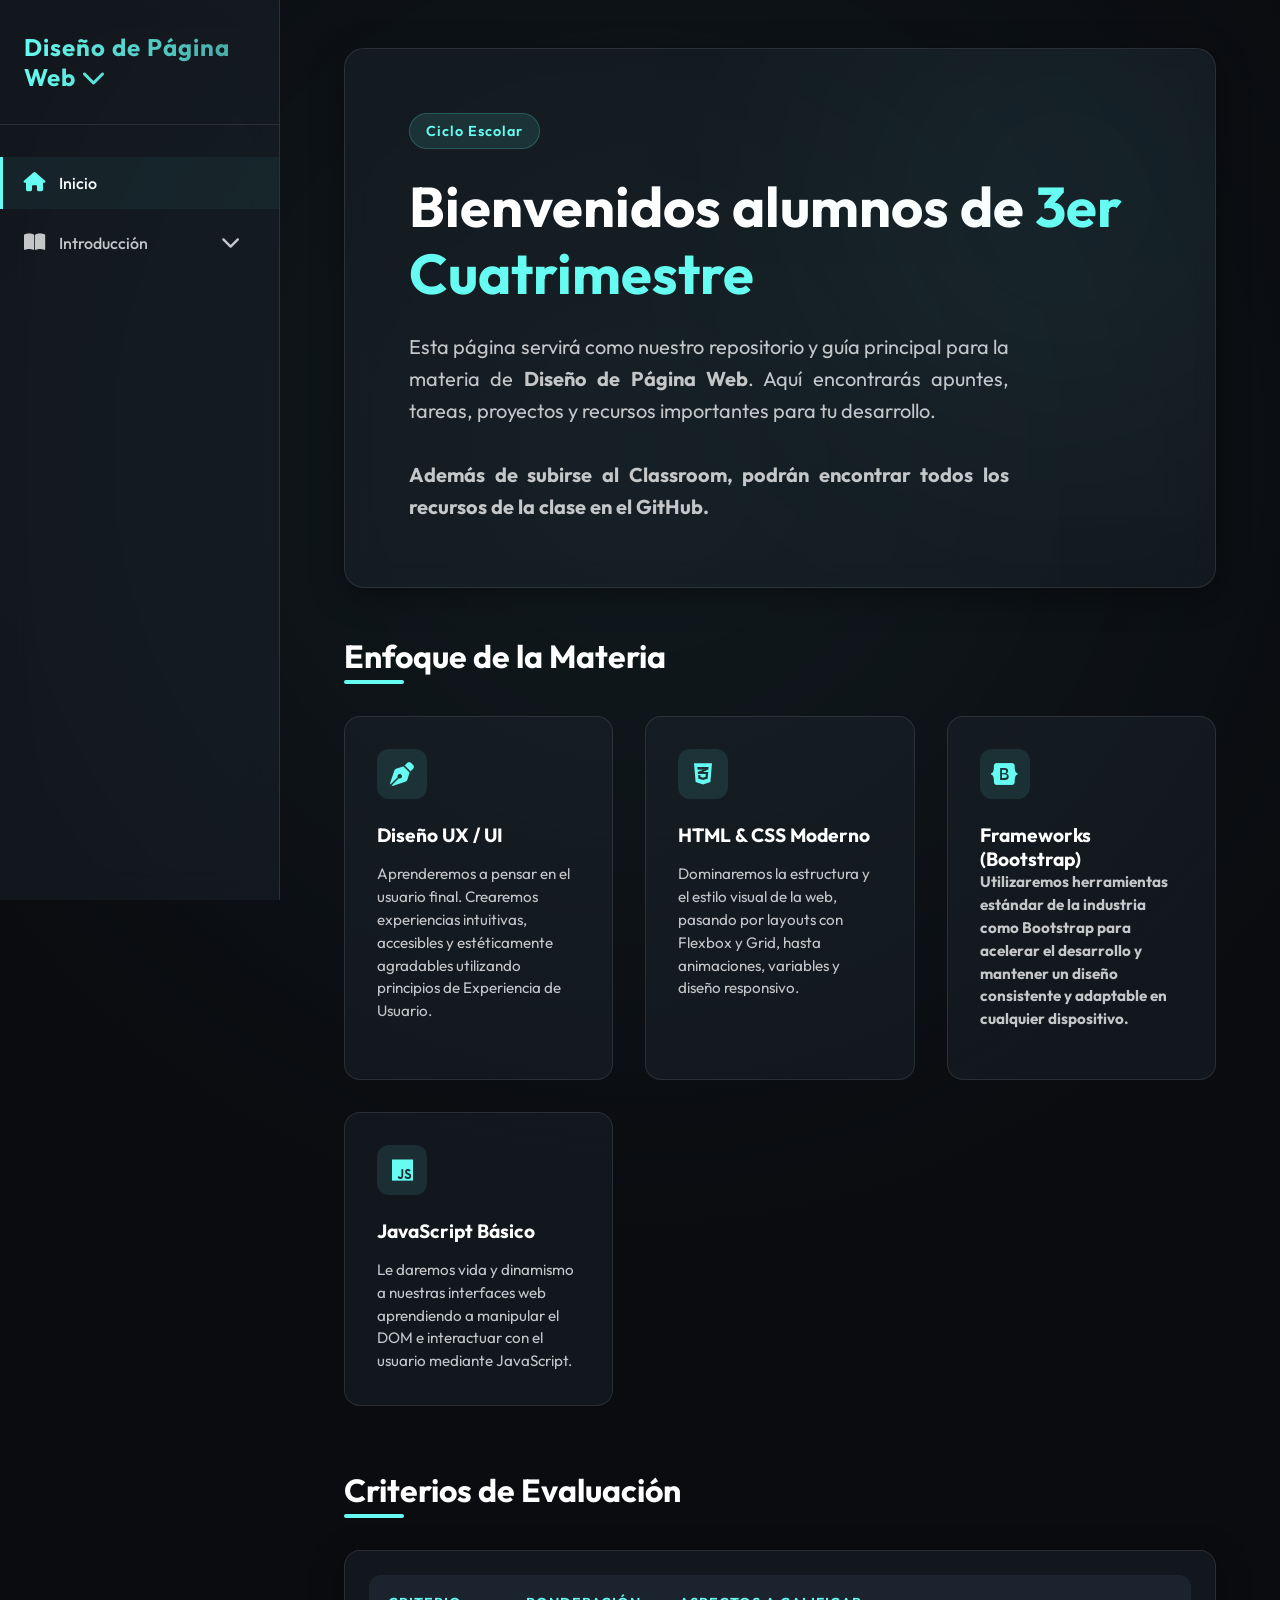
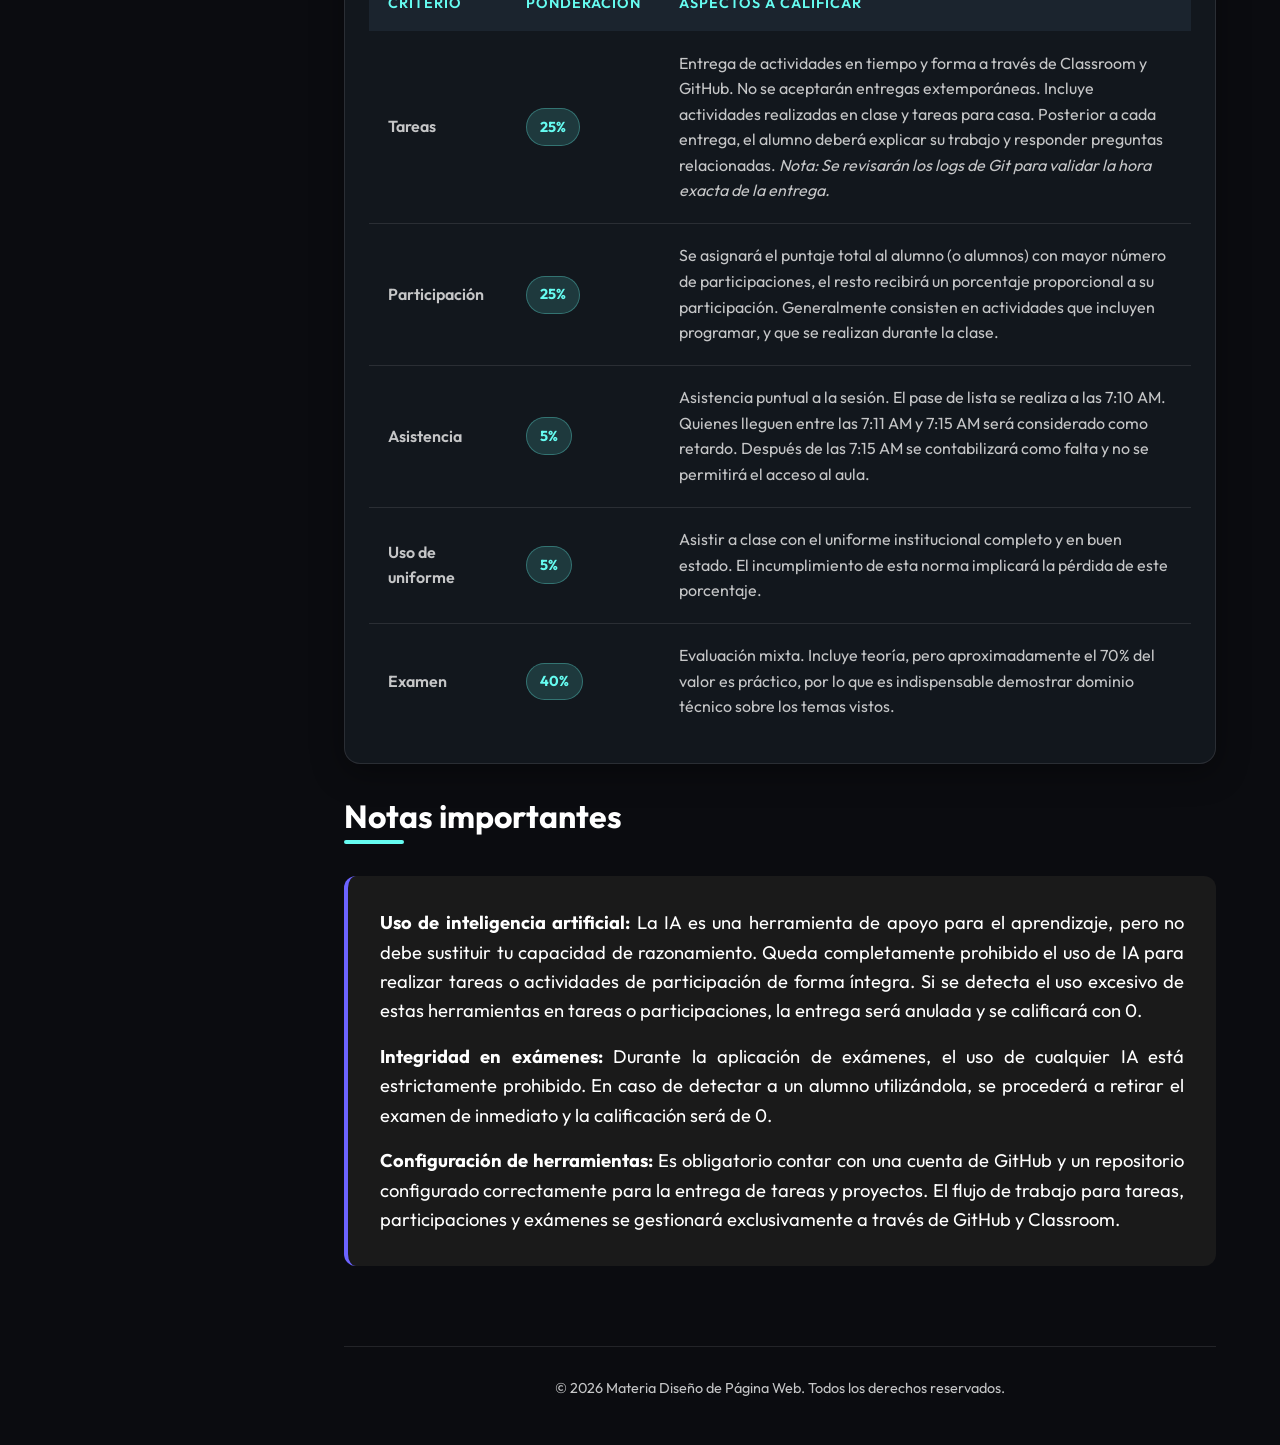
==== index.html @ 223dacec "Add initial project structure and core files for Diseño de Página Web course - Create README.md with" ====
<!DOCTYPE html>
<html lang="es">
<head>
    <meta charset="UTF-8">
    <meta name="viewport" content="width=device-width, initial-scale=1.0">
    <title>Diseño de Página Web | 3er Cuatrimestre</title>
    <!-- FontAwesome for Icons -->
    <link rel="stylesheet" href="https://cdnjs.cloudflare.com/ajax/libs/font-awesome/6.4.0/css/all.min.css">
    <!-- Custom CSS -->
    <link rel="stylesheet" href="css/styles.css">
</head>
<body>

    <!-- Mobile Menu Toggle -->
    <button class="menu-toggle" id="menu-toggle">
        <i class="fa-solid fa-bars"></i>
    </button>

    <div class="app-container">
        
        <!-- Sidebar Navigation -->
        <aside class="sidebar" id="sidebar">
            <div class="sidebar-header dropdown-header">
                <h2>Diseño de Página Web <i class="fa-solid fa-chevron-down"></i></h2>
            </div>
            <nav class="sidebar-nav collapse-menu" id="sidebar-nav">
                <ul>
                    <li class="nav-item">
                        <a href="index.html" class="nav-link active">
                            <i class="fa-solid fa-house"></i>
                            Inicio
                        </a>
                    </li>
                    <li class="nav-item accordion-item">
                        <div class="nav-link accordion-toggle" style="cursor: pointer; display: flex; align-items: center; justify-content: space-between;">
                            <div style="display: flex; align-items: center;">
                                <i class="fa-solid fa-book-open"></i>
                                Introducción
                            </div>
                            <i class="fa-solid fa-chevron-down accordion-icon" style="transition: transform 0.3s ease;"></i>
                        </div>
                        <ul class="submenu" style="display: none; padding-left: 1.5rem; list-style: none; margin-top: 0.5rem; margin-bottom: 0.5rem;">
                            <li class="nav-item" style="margin-bottom: 0.5rem;">
                                <a href="Introduccion/Herramientas/index.html" class="nav-link" style="font-size: 0.95rem; padding: 0.6rem 1rem;">
                                    <i class="fa-solid fa-toolbox"></i>
                                    Herramientas
                                </a>
                            </li>
                            <li class="nav-item" style="margin-bottom: 0.5rem;">
                                <a href="Introduccion/Proyecto-Final/index.html" class="nav-link" style="font-size: 0.95rem; padding: 0.6rem 1rem;">
                                    <i class="fa-solid fa-rocket"></i>
                                    Proyecto Final
                                </a>
                            </li>
                            <li class="nav-item">
                                <a href="Introduccion/Actividad-Diagnostico/index.html" class="nav-link" style="font-size: 0.95rem; padding: 0.6rem 1rem;">
                                    <i class="fa-solid fa-clipboard-question"></i>
                                    Diagnóstico
                                </a>
                            </li>
                        </ul>
                    </li>
                </ul>
            </nav>
        </aside>

        <!-- Main Content Area -->
        <main class="main-content">
            
            <!-- Hero Section -->
            <section class="hero-section">
                <span class="hero-tag">Ciclo Escolar</span>
                <h1 class="hero-title">Bienvenidos alumnos de <span>3er Cuatrimestre</span></h1>
                <p class="hero-desc" style="text-align: justify; font-size: 1.25rem; line-height: 1.6;">
                    Esta página servirá como nuestro repositorio y guía principal para la materia de <strong>Diseño de Página Web</strong>. Aquí encontrarás apuntes, tareas, proyectos y recursos importantes para tu desarrollo.
                    <br><br>
                    <strong>Además de subirse al Classroom, podrán encontrar todos los recursos de la clase en el GitHub.</strong>
                </p>
            </section>

            <!-- Focus of the Subject -->
            <section style="margin-top: 2rem;">
                <h2 class="section-title">Enfoque de la Materia</h2>
                <div class="features-grid">
                    <div class="feature-card">
                        <div class="feature-icon">
                            <i class="fa-solid fa-pen-nib"></i>
                        </div>
                        <h3>Diseño UX / UI</h3>
                        <p>Aprenderemos a pensar en el usuario final. Crearemos experiencias intuitivas, accesibles y estéticamente agradables utilizando principios de Experiencia de Usuario.</p>
                    </div>
                    
                    <div class="feature-card">
                        <div class="feature-icon">
                            <i class="fa-brands fa-css3-alt"></i>
                        </div>
                        <h3>HTML & CSS Moderno</h3>
                        <p>Dominaremos la estructura y el estilo visual de la web, pasando por layouts con Flexbox y Grid, hasta animaciones, variables y diseño responsivo.</p>
                    </div>
                    
                    <div class="feature-card">
                        <div class="feature-icon">
                            <i class="fa-brands fa-bootstrap"></i>
                        </div>
                        <h3>Frameworks (Bootstrap)</h|3>
                        <p>Utilizaremos herramientas estándar de la industria como Bootstrap para acelerar el desarrollo y mantener un diseño consistente y adaptable en cualquier dispositivo.</p>
                    </div>
                    
                    <div class="feature-card">
                        <div class="feature-icon">
                            <i class="fa-brands fa-js"></i>
                        </div>
                        <h3>JavaScript Básico</h3>
                        <p>Le daremos vida y dinamismo a nuestras interfaces web aprendiendo a manipular el DOM e interactuar con el usuario mediante JavaScript.</p>
                    </div>
                </div>
            </section>

            <!-- Grading Criteria Table -->
            <section style="margin-top: 2rem;">
                <h2 class="section-title">Criterios de Evaluación</h2>
                <div class="table-container">
                    <table class="eval-table">
                        <thead>
                            <tr>
                                <th>Criterio</th>
                                <th>Ponderación</th>
                                <th>Aspectos a Calificar</th>
                            </tr>
                        </thead>
                        <tbody>
                            <tr>
                                <td data-label="Criterio" class="criterion-name">Tareas</td>
                                <td data-label="Ponderación"><span class="weight-badge">25%</span></td>
                                <td data-label="Aspectos a Calificar">Entrega de actividades en tiempo y forma a través de Classroom y GitHub. No se aceptarán entregas extemporáneas. Incluye actividades realizadas en clase y tareas para casa. Posterior a cada entrega, el alumno deberá explicar su trabajo y responder preguntas relacionadas. <em>Nota: Se revisarán los logs de Git para validar la hora exacta de la entrega.</em></td>
                            </tr>
                            <tr>
                                <td data-label="Criterio" class="criterion-name">Participación</td>
                                <td data-label="Ponderación"><span class="weight-badge">25%</span></td>
                                <td data-label="Aspectos a Calificar">Se asignará el puntaje total al alumno (o alumnos) con mayor número de participaciones, el resto recibirá un porcentaje proporcional a su participación. Generalmente consisten en actividades que incluyen programar, y que se realizan durante la clase.</td>
                            </tr>
                            <tr>
                                <td data-label="Criterio" class="criterion-name">Asistencia</td>
                                <td data-label="Ponderación"><span class="weight-badge">5%</span></td>
                                <td data-label="Aspectos a Calificar">Asistencia puntual a la sesión. El pase de lista se realiza a las 7:10 AM. Quienes lleguen entre las 7:11 AM y 7:15 AM será considerado como retardo. Después de las 7:15 AM se contabilizará como falta y no se permitirá el acceso al aula.</td>
                            </tr>
                            <tr>
                                <td data-label="Criterio" class="criterion-name">Uso de uniforme</td>
                                <td data-label="Ponderación"><span class="weight-badge">5%</span></td>
                                <td data-label="Aspectos a Calificar">Asistir a clase con el uniforme institucional completo y en buen estado. El incumplimiento de esta norma implicará la pérdida de este porcentaje.</td>
                            </tr>
                            <tr>
                                <td data-label="Criterio" class="criterion-name">Examen</td>
                                <td data-label="Ponderación"><span class="weight-badge">40%</span></td>
                                <td data-label="Aspectos a Calificar">Evaluación mixta. Incluye teoría, pero aproximadamente el 70% del valor es práctico, por lo que es indispensable demostrar dominio técnico sobre los temas vistos.</td>
                            </tr>
                        </tbody>
                    </table>
                </div>
            </section>

            <!-- Notas Importantes -->
            <section class="important-notes-section" style="margin-top: 2rem;">
                <h2 class="section-title">Notas importantes</h2>
                <div class="notes-content" style="text-align: justify; font-size: 1.15rem; line-height: 1.6; background: var(--bg-alt, #1a1a1a); padding: 2rem; border-radius: 12px; border-left: 4px solid var(--primary-color, #6c63ff);">
                    <p><strong>Uso de inteligencia artificial:</strong> La IA es una herramienta de apoyo para el aprendizaje, pero no debe sustituir tu capacidad de razonamiento. Queda completamente prohibido el uso de IA para realizar tareas o actividades de participación de forma íntegra. Si se detecta el uso excesivo de estas herramientas en tareas o participaciones, la entrega será anulada y se calificará con 0.</p>
                    <p style="margin-top: 1rem;"><strong>Integridad en exámenes:</strong> Durante la aplicación de exámenes, el uso de cualquier IA está estrictamente prohibido. En caso de detectar a un alumno utilizándola, se procederá a retirar el examen de inmediato y la calificación será de 0.</p>
                    <p style="margin-top: 1rem;"><strong>Configuración de herramientas:</strong> Es obligatorio contar con una cuenta de GitHub y un repositorio configurado correctamente para la entrega de tareas y proyectos. El flujo de trabajo para tareas, participaciones y exámenes se gestionará exclusivamente a través de GitHub y Classroom.</p>
                </div>
            </section>

            <footer>
                <p>&copy; 2026 Materia Diseño de Página Web. Todos los derechos reservados.</p>
            </footer>
        </main>
    </div>

    <!-- Scripts -->
    <script src="js/script.js"></script>
</body>
</html>
---- css/styles.css ----
@import url('https://fonts.googleapis.com/css2?family=Outfit:wght@300;400;500;600;700&display=swap');

:root {
    /* Color Palette */
    --bg-main: #0B0C10;
    --bg-secondary: #1F2833;
    --accent-primary: #66FCF1;
    --accent-secondary: #45A29E;
    --text-primary: #FFFFFF;
    --text-secondary: #C5C6C7;
    
    /* Glassmorphism */
    --glass-bg: rgba(31, 40, 51, 0.4);
    --glass-border: rgba(255, 255, 255, 0.1);
    --glass-shadow: 0 8px 32px 0 rgba(0, 0, 0, 0.37);
    
    /* Variables */
    --sidebar-width: 280px;
    --transition-speed: 0.3s;
}

* {
    margin: 0;
    padding: 0;
    box-sizing: border-box;
    font-family: 'Outfit', sans-serif;
}

body {
    background-color: var(--bg-main);
    color: var(--text-primary);
    display: flex;
    min-height: 100vh;
    overflow-x: hidden;
    position: relative;
}

/* Background effects */
body::before {
    content: '';
    position: fixed;
    top: -50%;
    left: -50%;
    width: 200%;
    height: 200%;
    background: radial-gradient(circle at 50% 50%, rgba(69, 162, 158, 0.1) 0%, rgba(11, 12, 16, 1) 50%);
    z-index: -1;
}

/* --- Layout --- */
.app-container {
    display: flex;
    width: 100%;
}

/* --- Sidebar --- */
.sidebar {
    width: var(--sidebar-width);
    background: var(--glass-bg);
    backdrop-filter: blur(16px);
    -webkit-backdrop-filter: blur(16px);
    border-right: 1px solid var(--glass-border);
    height: 100vh;
    position: fixed;
    top: 0;
    left: 0;
    display: flex;
    flex-direction: column;
    transition: transform var(--transition-speed) ease;
    z-index: 100;
}

.sidebar-header {
    padding: 2rem 1.5rem;
    border-bottom: 1px solid var(--glass-border);
}

.sidebar-header h2 {
    font-size: 1.5rem;
    font-weight: 700;
    background: linear-gradient(90deg, var(--accent-primary), var(--accent-secondary));
    -webkit-background-clip: text;
    -webkit-text-fill-color: transparent;
    letter-spacing: 1px;
}

.sidebar-nav {
    padding: 2rem 0;
    flex: 1;
    overflow-y: auto;
}

.nav-item {
    list-style: none;
    margin-bottom: 0.5rem;
}

.nav-link {
    display: flex;
    align-items: center;
    padding: 1rem 1.5rem;
    color: var(--text-secondary);
    text-decoration: none;
    font-weight: 500;
    transition: all var(--transition-speed) ease;
    position: relative;
}

.nav-link i {
    margin-right: 15px;
    font-size: 1.2rem;
    width: 20px;
    text-align: center;
    transition: color var(--transition-speed);
}

.nav-link:hover, .nav-link.active {
    color: var(--text-primary);
    background: rgba(102, 252, 241, 0.05);
}

.nav-link:hover i, .nav-link.active i {
    color: var(--accent-primary);
}

.nav-link::before {
    content: '';
    position: absolute;
    left: 0;
    top: 0;
    height: 100%;
    width: 3px;
    background: var(--accent-primary);
    transform: scaleY(0);
    transition: transform var(--transition-speed) ease;
    transform-origin: center;
}

.nav-link:hover::before, .nav-link.active::before {
    transform: scaleY(1);
}

/* Mobile Toggle */
.menu-toggle {
    display: none;
    position: fixed;
    top: 1.5rem;
    left: 1.5rem;
    z-index: 1000;
    background: var(--glass-bg);
    border: 1px solid var(--glass-border);
    backdrop-filter: blur(8px);
    color: var(--text-primary);
    width: 45px;
    height: 45px;
    border-radius: 50%;
    cursor: pointer;
    align-items: center;
    justify-content: center;
    font-size: 1.2rem;
    box-shadow: var(--glass-shadow);
}

/* --- Main Content --- */
.main-content {
    margin-left: var(--sidebar-width);
    flex: 1;
    padding: 3rem 4rem;
    max-width: calc(100vw - var(--sidebar-width));
    min-height: 100vh;
}

/* Hero Section */
.hero-section {
    background: var(--glass-bg);
    backdrop-filter: blur(12px);
    border: 1px solid var(--glass-border);
    border-radius: 20px;
    padding: 4rem;
    margin-bottom: 3rem;
    box-shadow: var(--glass-shadow);
    position: relative;
    overflow: hidden;
}

.hero-section::after {
    content: '';
    position: absolute;
    top: 0;
    right: 0;
    width: 300px;
    height: 300px;
    background: var(--accent-primary);
    filter: blur(150px);
    opacity: 0.15;
    border-radius: 50%;
    pointer-events: none;
}

.hero-tag {
    display: inline-block;
    padding: 0.5rem 1rem;
    background: rgba(102, 252, 241, 0.1);
    color: var(--accent-primary);
    border-radius: 30px;
    font-size: 0.9rem;
    font-weight: 600;
    letter-spacing: 1px;
    margin-bottom: 1.5rem;
    border: 1px solid rgba(102, 252, 241, 0.2);
}

.hero-title {
    font-size: 3.5rem;
    font-weight: 700;
    line-height: 1.2;
    margin-bottom: 1.5rem;
}

.hero-title span {
    color: var(--accent-primary);
}

.hero-desc {
    font-size: 1.2rem;
    color: var(--text-secondary);
    max-width: 600px;
    line-height: 1.6;
}

/* Features Grid */
.features-grid {
    display: grid;
    grid-template-columns: repeat(auto-fit, minmax(250px, 1fr));
    gap: 2rem;
    margin-bottom: 4rem;
}

.feature-card {
    background: var(--glass-bg);
    border: 1px solid var(--glass-border);
    border-radius: 16px;
    padding: 2rem;
    transition: transform 0.3s ease, box-shadow 0.3s ease;
    display: flex;
    flex-direction: column;
    align-items: flex-start;
}

.feature-card:hover {
    transform: translateY(-5px);
    box-shadow: 0 10px 30px rgba(102, 252, 241, 0.1);
    border-color: rgba(102, 252, 241, 0.3);
}

.feature-icon {
    width: 50px;
    height: 50px;
    background: rgba(102, 252, 241, 0.1);
    color: var(--accent-primary);
    border-radius: 12px;
    display: flex;
    align-items: center;
    justify-content: center;
    font-size: 1.5rem;
    margin-bottom: 1.5rem;
}

.feature-card h3 {
    font-size: 1.2rem;
    margin-bottom: 1rem;
    color: var(--text-primary);
}

.feature-card p {
    color: var(--text-secondary);
    line-height: 1.5;
    font-size: 0.95rem;
}

/* Section Titles */
.section-title {
    font-size: 2rem;
    margin-bottom: 2rem;
    position: relative;
    padding-bottom: 0.5rem;
    display: inline-block;
}

.section-title::after {
    content: '';
    position: absolute;
    bottom: 0;
    left: 0;
    width: 60px;
    height: 4px;
    background: var(--accent-primary);
    border-radius: 2px;
}

/* Evaluation Table */
.table-container {
    background: var(--glass-bg);
    border: 1px solid var(--glass-border);
    border-radius: 16px;
    padding: 1.5rem;
    overflow-x: auto;
    box-shadow: var(--glass-shadow);
}

.eval-table {
    width: 100%;
    border-collapse: separate;
    border-spacing: 0;
    text-align: left;
}

.eval-table th {
    background: rgba(31, 40, 51, 0.8);
    color: var(--accent-primary);
    font-weight: 600;
    padding: 1.2rem;
    text-transform: uppercase;
    font-size: 0.9rem;
    letter-spacing: 1px;
}

.eval-table th:first-child {
    border-top-left-radius: 12px;
}

.eval-table th:last-child {
    border-top-right-radius: 12px;
}

.eval-table td {
    padding: 1.2rem;
    border-bottom: 1px solid var(--glass-border);
    color: var(--text-secondary);
    line-height: 1.6;
}

.eval-table tr:last-child td {
    border-bottom: none;
}

.eval-table tr:hover td {
    background: rgba(255, 255, 255, 0.02);
    color: var(--text-primary);
}

.criterion-name {
    font-weight: 600;
    color: var(--text-primary);
}

.weight-badge {
    display: inline-block;
    padding: 0.4rem 0.8rem;
    background: rgba(102, 252, 241, 0.15);
    color: var(--accent-primary);
    border-radius: 20px;
    font-weight: 700;
    font-size: 0.9rem;
    border: 1px solid rgba(102, 252, 241, 0.3);
}

/* Standard Page Layout (for inner pages) */
.page-header {
    margin-bottom: 3rem;
}

.page-title {
    font-size: 2.5rem;
    font-weight: 700;
    margin-bottom: 1rem;
    background: linear-gradient(90deg, #fff, var(--text-secondary));
    -webkit-background-clip: text;
    -webkit-text-fill-color: transparent;
}

.page-desc {
    color: var(--text-secondary);
    font-size: 1.1rem;
    max-width: 700px;
    line-height: 1.6;
}

.content-card {
    background: var(--glass-bg);
    border: 1px solid var(--glass-border);
    border-radius: 16px;
    padding: 3rem;
    min-height: 400px;
    display: flex;
    flex-direction: column;
    align-items: center;
    justify-content: center;
    text-align: center;
}

.content-card i {
    font-size: 4rem;
    color: var(--accent-secondary);
    margin-bottom: 1.5rem;
    opacity: 0.5;
}

/* Footer */
footer {
    margin-top: 5rem;
    padding-top: 2rem;
    border-top: 1px solid var(--glass-border);
    text-align: center;
    color: var(--text-secondary);
    font-size: 0.9rem;
}

/* Responsive Design */
@media (max-width: 1024px) {
    .main-content {
        padding: 2.5rem;
    }
    .hero-title {
        font-size: 2.8rem;
    }
}

@media (max-width: 768px) {
    .menu-toggle {
        display: flex;
    }
    
    .sidebar {
        transform: translateX(-100%);
    }
    
    .sidebar.open {
        transform: translateX(0);
    }
    
    .main-content {
        margin-left: 0;
        max-width: 100vw;
        padding: 5rem 1.5rem 2rem 1.5rem;
    }
    
    .hero-section {
        padding: 2.5rem 1.5rem;
    }
    
    .hero-title {
        font-size: 2.2rem;
    }
    
    .eval-table th, .eval-table td {
        padding: 1rem 0.5rem;
    }
    
    .eval-table {
        display: block;
    }
    
    .eval-table thead {
        display: none;
    }
    
    .eval-table tbody, .eval-table tr, .eval-table td {
        display: block;
        width: 100%;
    }
    
    .eval-table tr {
        margin-bottom: 1.5rem;
        background: rgba(255, 255, 255, 0.02);
        border: 1px solid var(--glass-border);
        border-radius: 12px;
        padding: 1rem;
    }
    
    .eval-table td {
        border-bottom: none;
        padding: 0.5rem 0;
    }
    
    .eval-table td::before {
        content: attr(data-label);
        font-weight: 600;
        color: var(--accent-primary);
        display: block;
        margin-bottom: 0.5rem;
        text-transform: uppercase;
        font-size: 0.8rem;
    }
}
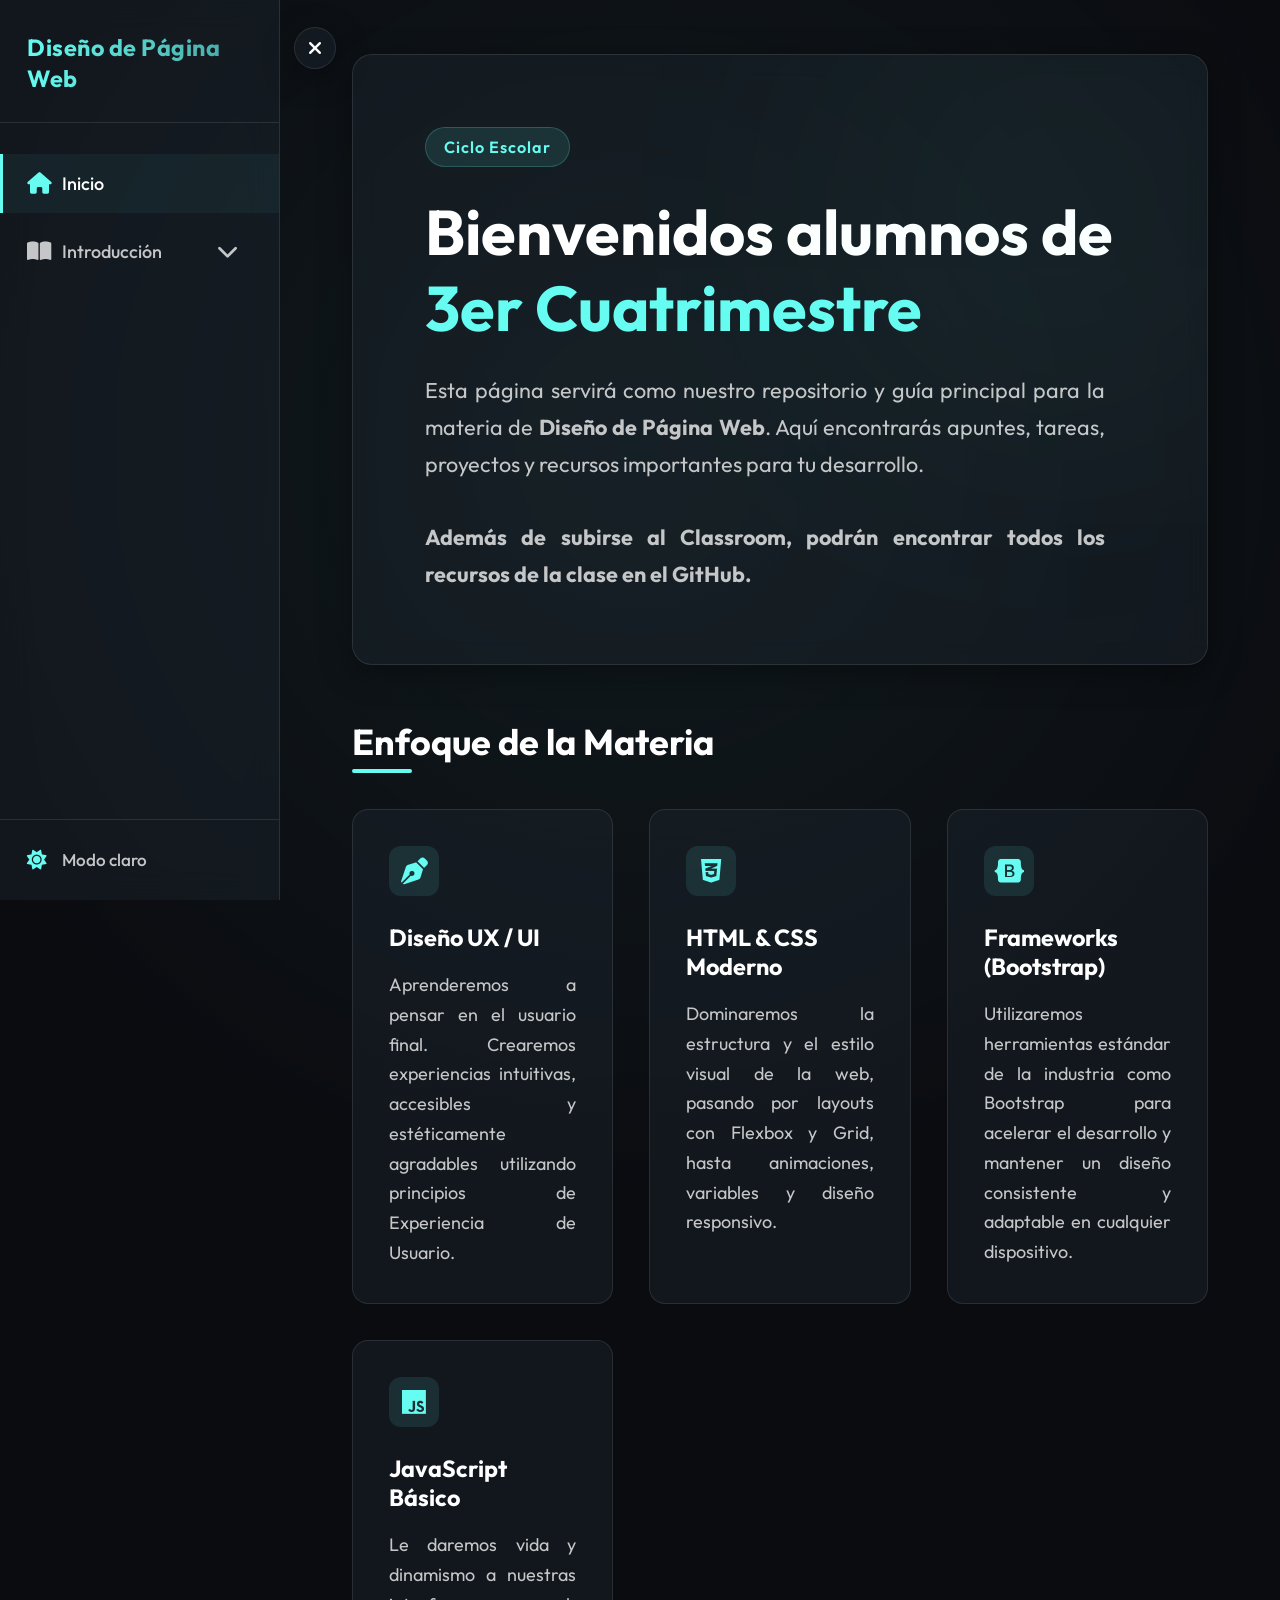
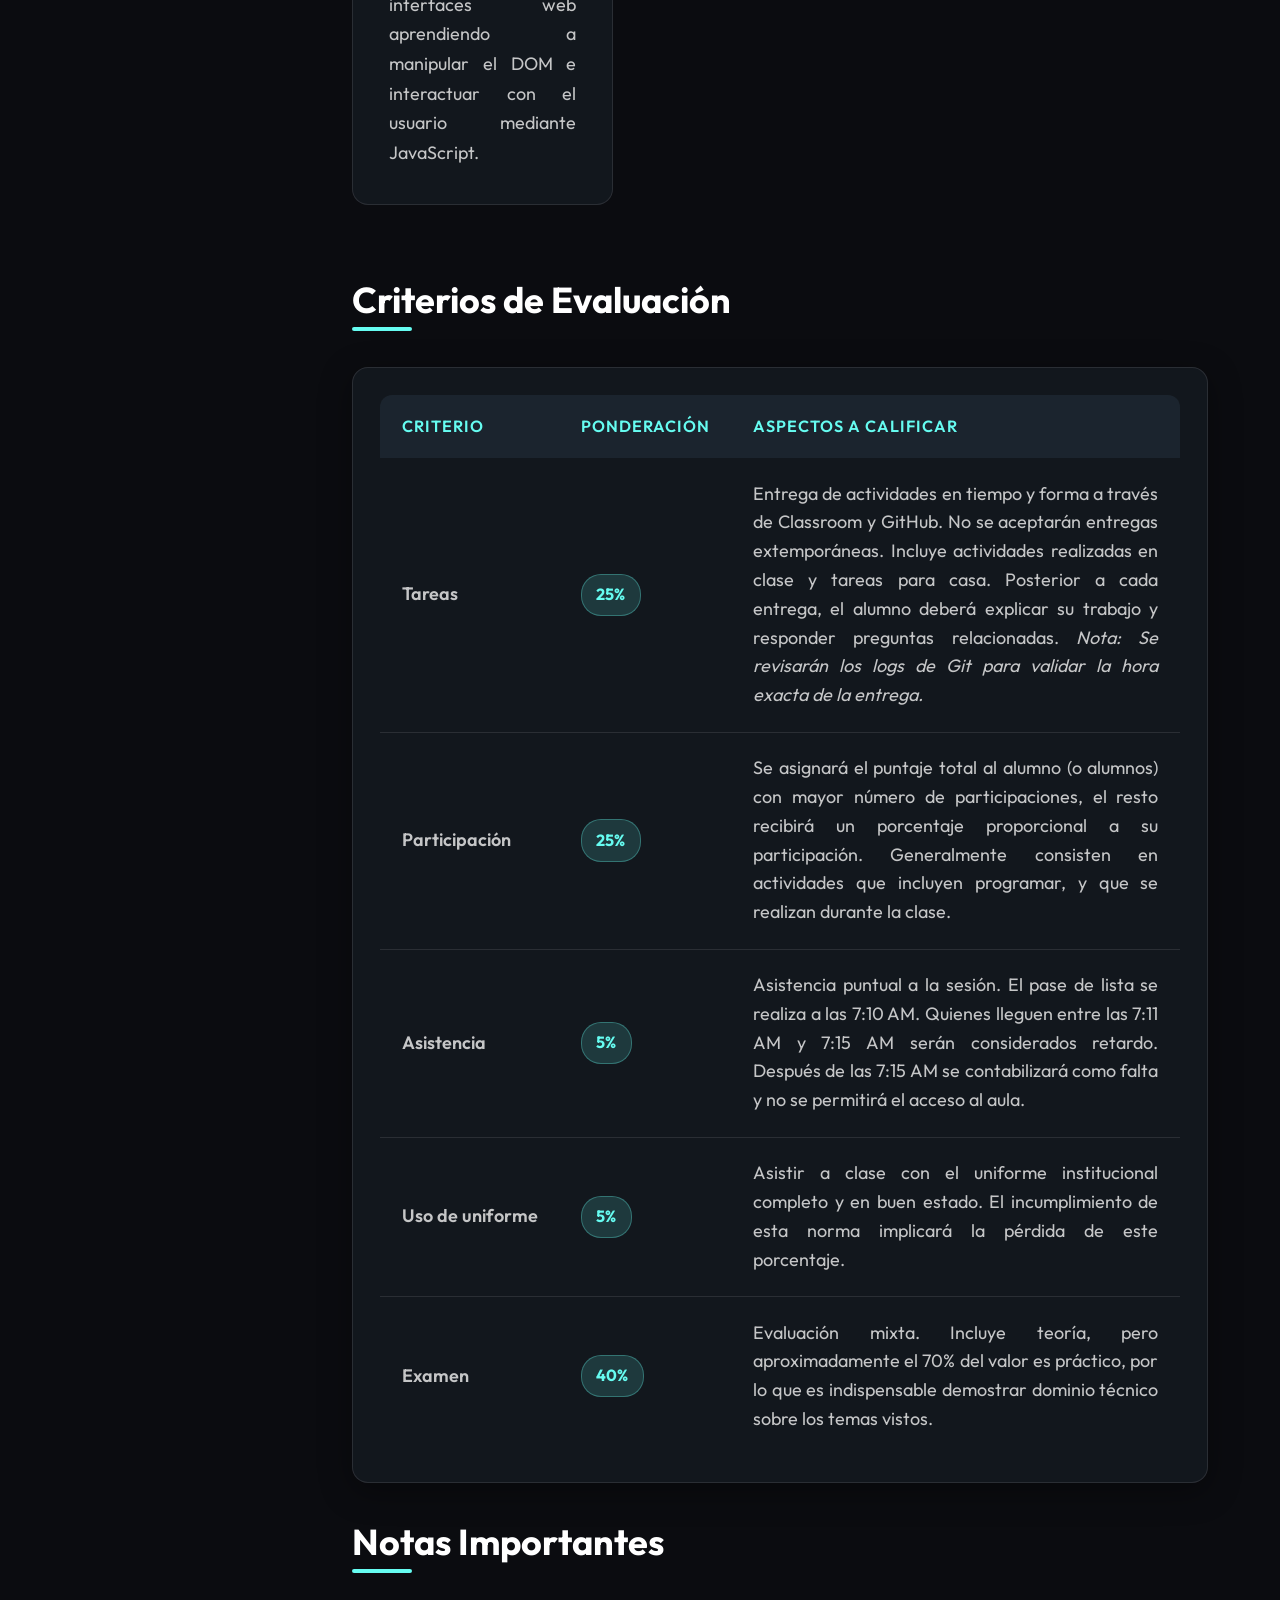
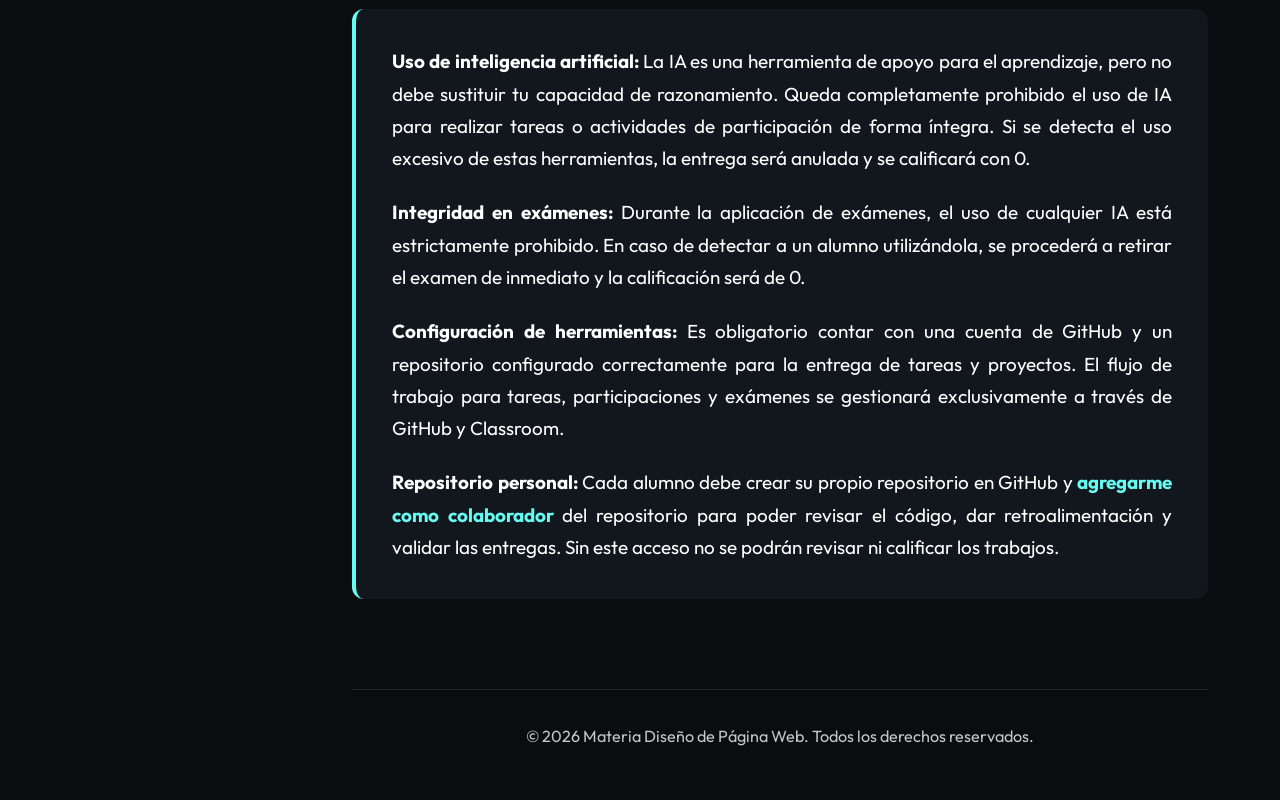
==== commit 09069cb6: "Refactor HTML structure and enhance interactivity - Updated index.html to include a dark theme attri" ====
--- a/index.html
+++ b/index.html
@@ -1,85 +1,42 @@
 <!DOCTYPE html>
-<html lang="es">
+<html lang="es" data-theme="dark">
 <head>
     <meta charset="UTF-8">
     <meta name="viewport" content="width=device-width, initial-scale=1.0">
     <title>Diseño de Página Web | 3er Cuatrimestre</title>
-    <!-- FontAwesome for Icons -->
+    
     <link rel="stylesheet" href="https://cdnjs.cloudflare.com/ajax/libs/font-awesome/6.4.0/css/all.min.css">
-    <!-- Custom CSS -->
+    
     <link rel="stylesheet" href="css/styles.css">
 </head>
 <body>
 
-    <!-- Mobile Menu Toggle -->
-    <button class="menu-toggle" id="menu-toggle">
+    
+    <button class="menu-toggle" id="menu-toggle" aria-label="Abrir o cerrar menú lateral">
         <i class="fa-solid fa-bars"></i>
     </button>
 
     <div class="app-container">
+
         
-        <!-- Sidebar Navigation -->
-        <aside class="sidebar" id="sidebar">
-            <div class="sidebar-header dropdown-header">
-                <h2>Diseño de Página Web <i class="fa-solid fa-chevron-down"></i></h2>
-            </div>
-            <nav class="sidebar-nav collapse-menu" id="sidebar-nav">
-                <ul>
-                    <li class="nav-item">
-                        <a href="index.html" class="nav-link active">
-                            <i class="fa-solid fa-house"></i>
-                            Inicio
-                        </a>
-                    </li>
-                    <li class="nav-item accordion-item">
-                        <div class="nav-link accordion-toggle" style="cursor: pointer; display: flex; align-items: center; justify-content: space-between;">
-                            <div style="display: flex; align-items: center;">
-                                <i class="fa-solid fa-book-open"></i>
-                                Introducción
-                            </div>
-                            <i class="fa-solid fa-chevron-down accordion-icon" style="transition: transform 0.3s ease;"></i>
-                        </div>
-                        <ul class="submenu" style="display: none; padding-left: 1.5rem; list-style: none; margin-top: 0.5rem; margin-bottom: 0.5rem;">
-                            <li class="nav-item" style="margin-bottom: 0.5rem;">
-                                <a href="Introduccion/Herramientas/index.html" class="nav-link" style="font-size: 0.95rem; padding: 0.6rem 1rem;">
-                                    <i class="fa-solid fa-toolbox"></i>
-                                    Herramientas
-                                </a>
-                            </li>
-                            <li class="nav-item" style="margin-bottom: 0.5rem;">
-                                <a href="Introduccion/Proyecto-Final/index.html" class="nav-link" style="font-size: 0.95rem; padding: 0.6rem 1rem;">
-                                    <i class="fa-solid fa-rocket"></i>
-                                    Proyecto Final
-                                </a>
-                            </li>
-                            <li class="nav-item">
-                                <a href="Introduccion/Actividad-Diagnostico/index.html" class="nav-link" style="font-size: 0.95rem; padding: 0.6rem 1rem;">
-                                    <i class="fa-solid fa-clipboard-question"></i>
-                                    Diagnóstico
-                                </a>
-                            </li>
-                        </ul>
-                    </li>
-                </ul>
-            </nav>
-        </aside>
+        <aside class="sidebar" id="sidebar"></aside>
 
-        <!-- Main Content Area -->
+        
         <main class="main-content">
+
             
-            <!-- Hero Section -->
             <section class="hero-section">
                 <span class="hero-tag">Ciclo Escolar</span>
                 <h1 class="hero-title">Bienvenidos alumnos de <span>3er Cuatrimestre</span></h1>
-                <p class="hero-desc" style="text-align: justify; font-size: 1.25rem; line-height: 1.6;">
+                <p class="hero-desc">
                     Esta página servirá como nuestro repositorio y guía principal para la materia de <strong>Diseño de Página Web</strong>. Aquí encontrarás apuntes, tareas, proyectos y recursos importantes para tu desarrollo.
                     <br><br>
                     <strong>Además de subirse al Classroom, podrán encontrar todos los recursos de la clase en el GitHub.</strong>
                 </p>
             </section>
 
-            <!-- Focus of the Subject -->
-            <section style="margin-top: 2rem;">
+            
+            <section class="section-mt">
                 <h2 class="section-title">Enfoque de la Materia</h2>
                 <div class="features-grid">
                     <div class="feature-card">
@@ -89,7 +46,6 @@
                         <h3>Diseño UX / UI</h3>
                         <p>Aprenderemos a pensar en el usuario final. Crearemos experiencias intuitivas, accesibles y estéticamente agradables utilizando principios de Experiencia de Usuario.</p>
                     </div>
-                    
                     <div class="feature-card">
                         <div class="feature-icon">
                             <i class="fa-brands fa-css3-alt"></i>
@@ -97,15 +53,13 @@
                         <h3>HTML & CSS Moderno</h3>
                         <p>Dominaremos la estructura y el estilo visual de la web, pasando por layouts con Flexbox y Grid, hasta animaciones, variables y diseño responsivo.</p>
                     </div>
-                    
                     <div class="feature-card">
                         <div class="feature-icon">
                             <i class="fa-brands fa-bootstrap"></i>
                         </div>
-                        <h3>Frameworks (Bootstrap)</h|3>
+                        <h3>Frameworks (Bootstrap)</h3>
                         <p>Utilizaremos herramientas estándar de la industria como Bootstrap para acelerar el desarrollo y mantener un diseño consistente y adaptable en cualquier dispositivo.</p>
                     </div>
-                    
                     <div class="feature-card">
                         <div class="feature-icon">
                             <i class="fa-brands fa-js"></i>
@@ -116,8 +70,8 @@
                 </div>
             </section>
 
-            <!-- Grading Criteria Table -->
-            <section style="margin-top: 2rem;">
+            
+            <section class="section-mt">
                 <h2 class="section-title">Criterios de Evaluación</h2>
                 <div class="table-container">
                     <table class="eval-table">
@@ -142,7 +96,7 @@
                             <tr>
                                 <td data-label="Criterio" class="criterion-name">Asistencia</td>
                                 <td data-label="Ponderación"><span class="weight-badge">5%</span></td>
-                                <td data-label="Aspectos a Calificar">Asistencia puntual a la sesión. El pase de lista se realiza a las 7:10 AM. Quienes lleguen entre las 7:11 AM y 7:15 AM será considerado como retardo. Después de las 7:15 AM se contabilizará como falta y no se permitirá el acceso al aula.</td>
+                                <td data-label="Aspectos a Calificar">Asistencia puntual a la sesión. El pase de lista se realiza a las 7:10 AM. Quienes lleguen entre las 7:11 AM y 7:15 AM serán considerados retardo. Después de las 7:15 AM se contabilizará como falta y no se permitirá el acceso al aula.</td>
                             </tr>
                             <tr>
                                 <td data-label="Criterio" class="criterion-name">Uso de uniforme</td>
@@ -159,23 +113,32 @@
                 </div>
             </section>
 
-            <!-- Notas Importantes -->
-            <section class="important-notes-section" style="margin-top: 2rem;">
-                <h2 class="section-title">Notas importantes</h2>
-                <div class="notes-content" style="text-align: justify; font-size: 1.15rem; line-height: 1.6; background: var(--bg-alt, #1a1a1a); padding: 2rem; border-radius: 12px; border-left: 4px solid var(--primary-color, #6c63ff);">
-                    <p><strong>Uso de inteligencia artificial:</strong> La IA es una herramienta de apoyo para el aprendizaje, pero no debe sustituir tu capacidad de razonamiento. Queda completamente prohibido el uso de IA para realizar tareas o actividades de participación de forma íntegra. Si se detecta el uso excesivo de estas herramientas en tareas o participaciones, la entrega será anulada y se calificará con 0.</p>
-                    <p style="margin-top: 1rem;"><strong>Integridad en exámenes:</strong> Durante la aplicación de exámenes, el uso de cualquier IA está estrictamente prohibido. En caso de detectar a un alumno utilizándola, se procederá a retirar el examen de inmediato y la calificación será de 0.</p>
-                    <p style="margin-top: 1rem;"><strong>Configuración de herramientas:</strong> Es obligatorio contar con una cuenta de GitHub y un repositorio configurado correctamente para la entrega de tareas y proyectos. El flujo de trabajo para tareas, participaciones y exámenes se gestionará exclusivamente a través de GitHub y Classroom.</p>
+            
+            <section class="important-notes-section section-mt">
+                <h2 class="section-title">Notas Importantes</h2>
+                <div class="notes-content">
+                    <p>
+                        <strong>Uso de inteligencia artificial:</strong> La IA es una herramienta de apoyo para el aprendizaje, pero no debe sustituir tu capacidad de razonamiento. Queda completamente prohibido el uso de IA para realizar tareas o actividades de participación de forma íntegra. Si se detecta el uso excesivo de estas herramientas, la entrega será anulada y se calificará con 0.
+                    </p>
+                    <p>
+                        <strong>Integridad en exámenes:</strong> Durante la aplicación de exámenes, el uso de cualquier IA está estrictamente prohibido. En caso de detectar a un alumno utilizándola, se procederá a retirar el examen de inmediato y la calificación será de 0.
+                    </p>
+                    <p>
+                        <strong>Configuración de herramientas:</strong> Es obligatorio contar con una cuenta de GitHub y un repositorio configurado correctamente para la entrega de tareas y proyectos. El flujo de trabajo para tareas, participaciones y exámenes se gestionará exclusivamente a través de GitHub y Classroom.
+                    </p>
+                    <p>
+                        <strong>Repositorio personal:</strong> Cada alumno debe crear su propio repositorio en GitHub y <strong class="accent-text">agregarme como colaborador</strong> del repositorio para poder revisar el código, dar retroalimentación y validar las entregas. Sin este acceso no se podrán revisar ni calificar los trabajos.
+                    </p>
                 </div>
             </section>
 
-            <footer>
-                <p>&copy; 2026 Materia Diseño de Página Web. Todos los derechos reservados.</p>
-            </footer>
+            <footer></footer>
         </main>
     </div>
 
-    <!-- Scripts -->
+    
+    <script src="js/components.js"></script>
+    
     <script src="js/script.js"></script>
 </body>
 </html>
--- a/css/styles.css
+++ b/css/styles.css
@@ -1,22 +1,41 @@
 @import url('https://fonts.googleapis.com/css2?family=Outfit:wght@300;400;500;600;700&display=swap');
 
 :root {
-    /* Color Palette */
     --bg-main: #0B0C10;
     --bg-secondary: #1F2833;
+    --bg-alt: #161b22;
     --accent-primary: #66FCF1;
     --accent-secondary: #45A29E;
     --text-primary: #FFFFFF;
     --text-secondary: #C5C6C7;
+    --primary-color: #66FCF1;
+
     
-    /* Glassmorphism */
     --glass-bg: rgba(31, 40, 51, 0.4);
     --glass-border: rgba(255, 255, 255, 0.1);
     --glass-shadow: 0 8px 32px 0 rgba(0, 0, 0, 0.37);
+
     
-    /* Variables */
     --sidebar-width: 280px;
     --transition-speed: 0.3s;
+}
+
+[data-theme="light"] {
+    --bg-main: #f0f4f8;
+    --bg-secondary: #e2e8f0;
+    --bg-alt: #ffffff;
+    --accent-primary: #0d9488;
+    --accent-secondary: #0f766e;
+    --text-primary: #0f172a;
+    --text-secondary: #475569;
+    --primary-color: #0d9488;
+    --glass-bg: rgba(255, 255, 255, 0.75);
+    --glass-border: rgba(0, 0, 0, 0.08);
+    --glass-shadow: 0 8px 32px 0 rgba(0, 0, 0, 0.1);
+}
+
+html {
+    font-size: 18px;
 }
 
 * {
@@ -33,9 +52,9 @@
     min-height: 100vh;
     overflow-x: hidden;
     position: relative;
-}
-
-/* Background effects */
+    transition: background-color var(--transition-speed) ease, color var(--transition-speed) ease;
+}
+
 body::before {
     content: '';
     position: fixed;
@@ -47,13 +66,15 @@
     z-index: -1;
 }
 
-/* --- Layout --- */
+[data-theme="light"] body::before {
+    background: radial-gradient(circle at 50% 50%, rgba(13, 148, 136, 0.07) 0%, #f0f4f8 60%);
+}
+
 .app-container {
     display: flex;
     width: 100%;
 }
 
-/* --- Sidebar --- */
 .sidebar {
     width: var(--sidebar-width);
     background: var(--glass-bg);
@@ -66,28 +87,77 @@
     left: 0;
     display: flex;
     flex-direction: column;
-    transition: transform var(--transition-speed) ease;
+    transition: transform var(--transition-speed) ease,
+                background-color var(--transition-speed) ease;
     z-index: 100;
 }
 
+body.sidebar-collapsed .sidebar {
+    transform: translateX(-100%);
+}
+
 .sidebar-header {
-    padding: 2rem 1.5rem;
+    padding: 1.75rem 1.5rem 1.5rem;
     border-bottom: 1px solid var(--glass-border);
-}
-
-.sidebar-header h2 {
-    font-size: 1.5rem;
+    display: flex;
+    align-items: center;
+    justify-content: space-between;
+}
+
+.sidebar-brand h2 {
+    font-size: 1.3rem;
     font-weight: 700;
     background: linear-gradient(90deg, var(--accent-primary), var(--accent-secondary));
     -webkit-background-clip: text;
     -webkit-text-fill-color: transparent;
-    letter-spacing: 1px;
+    line-height: 1.35;
+    letter-spacing: 0.5px;
 }
 
 .sidebar-nav {
-    padding: 2rem 0;
+    padding: 1.75rem 0;
     flex: 1;
     overflow-y: auto;
+}
+
+.sidebar-bottom {
+    padding: 0.75rem 0;
+    border-top: 1px solid var(--glass-border);
+}
+
+.theme-toggle-btn {
+    display: flex;
+    align-items: center;
+    width: 100%;
+    padding: 0.9rem 1.5rem;
+    background: transparent;
+    border: none;
+    color: var(--text-secondary);
+    cursor: pointer;
+    font-size: 0.95rem;
+    font-weight: 500;
+    font-family: 'Outfit', sans-serif;
+    transition: all var(--transition-speed) ease;
+    text-align: left;
+    gap: 15px;
+}
+
+.theme-toggle-btn i {
+    font-size: 1.1rem;
+    width: 20px;
+    text-align: center;
+    color: var(--accent-primary);
+    flex-shrink: 0;
+    transition: transform 0.4s ease;
+}
+
+.theme-toggle-btn:hover {
+    color: var(--text-primary);
+    background: rgba(102, 252, 241, 0.05);
+}
+
+.theme-toggle-btn:hover i {
+    transform: rotate(20deg);
 }
 
 .nav-item {
@@ -112,14 +182,17 @@
     width: 20px;
     text-align: center;
     transition: color var(--transition-speed);
-}
-
-.nav-link:hover, .nav-link.active {
+    flex-shrink: 0;
+}
+
+.nav-link:hover,
+.nav-link.active {
     color: var(--text-primary);
     background: rgba(102, 252, 241, 0.05);
 }
 
-.nav-link:hover i, .nav-link.active i {
+.nav-link:hover i,
+.nav-link.active i {
     color: var(--accent-primary);
 }
 
@@ -136,44 +209,66 @@
     transform-origin: center;
 }
 
-.nav-link:hover::before, .nav-link.active::before {
+.nav-link:hover::before,
+.nav-link.active::before {
     transform: scaleY(1);
 }
 
-/* Mobile Toggle */
 .menu-toggle {
-    display: none;
+    display: flex;
     position: fixed;
     top: 1.5rem;
-    left: 1.5rem;
-    z-index: 1000;
+    left: calc(var(--sidebar-width) + 0.75rem);
+    z-index: 200;
     background: var(--glass-bg);
+    backdrop-filter: blur(8px);
+    -webkit-backdrop-filter: blur(8px);
     border: 1px solid var(--glass-border);
-    backdrop-filter: blur(8px);
     color: var(--text-primary);
-    width: 45px;
-    height: 45px;
+    width: 42px;
+    height: 42px;
     border-radius: 50%;
     cursor: pointer;
     align-items: center;
     justify-content: center;
-    font-size: 1.2rem;
+    font-size: 1.1rem;
     box-shadow: var(--glass-shadow);
-}
-
-/* --- Main Content --- */
+    transition: left var(--transition-speed) ease,
+                background-color var(--transition-speed) ease,
+                border-color var(--transition-speed) ease;
+}
+
+.menu-toggle:hover {
+    background: rgba(102, 252, 241, 0.1);
+    border-color: rgba(102, 252, 241, 0.35);
+    color: var(--accent-primary);
+}
+
+body.sidebar-collapsed .menu-toggle {
+    left: 0.75rem;
+}
+
 .main-content {
     margin-left: var(--sidebar-width);
     flex: 1;
     padding: 3rem 4rem;
     max-width: calc(100vw - var(--sidebar-width));
     min-height: 100vh;
-}
-
-/* Hero Section */
+    transition: margin-left var(--transition-speed) ease,
+                max-width var(--transition-speed) ease,
+                padding var(--transition-speed) ease;
+}
+
+body.sidebar-collapsed .main-content {
+    margin-left: 0;
+    max-width: 100vw;
+    padding-left: 5rem;
+}
+
 .hero-section {
     background: var(--glass-bg);
     backdrop-filter: blur(12px);
+    -webkit-backdrop-filter: blur(12px);
     border: 1px solid var(--glass-border);
     border-radius: 20px;
     padding: 4rem;
@@ -192,7 +287,7 @@
     height: 300px;
     background: var(--accent-primary);
     filter: blur(150px);
-    opacity: 0.15;
+    opacity: 0.12;
     border-radius: 50%;
     pointer-events: none;
 }
@@ -224,11 +319,11 @@
 .hero-desc {
     font-size: 1.2rem;
     color: var(--text-secondary);
-    max-width: 600px;
-    line-height: 1.6;
-}
-
-/* Features Grid */
+    max-width: 680px;
+    line-height: 1.7;
+    text-align: justify;
+}
+
 .features-grid {
     display: grid;
     grid-template-columns: repeat(auto-fit, minmax(250px, 1fr));
@@ -241,7 +336,8 @@
     border: 1px solid var(--glass-border);
     border-radius: 16px;
     padding: 2rem;
-    transition: transform 0.3s ease, box-shadow 0.3s ease;
+    transition: transform 0.3s ease, box-shadow 0.3s ease,
+                background-color var(--transition-speed) ease;
     display: flex;
     flex-direction: column;
     align-items: flex-start;
@@ -264,21 +360,22 @@
     justify-content: center;
     font-size: 1.5rem;
     margin-bottom: 1.5rem;
+    flex-shrink: 0;
 }
 
 .feature-card h3 {
-    font-size: 1.2rem;
+    font-size: 1.3rem;
     margin-bottom: 1rem;
     color: var(--text-primary);
 }
 
 .feature-card p {
     color: var(--text-secondary);
-    line-height: 1.5;
-    font-size: 0.95rem;
-}
-
-/* Section Titles */
+    line-height: 1.65;
+    font-size: 1rem;
+    text-align: justify;
+}
+
 .section-title {
     font-size: 2rem;
     margin-bottom: 2rem;
@@ -298,7 +395,6 @@
     border-radius: 2px;
 }
 
-/* Evaluation Table */
 .table-container {
     background: var(--glass-bg);
     border: 1px solid var(--glass-border);
@@ -325,6 +421,10 @@
     letter-spacing: 1px;
 }
 
+[data-theme="light"] .eval-table th {
+    background: rgba(226, 232, 240, 0.9);
+}
+
 .eval-table th:first-child {
     border-top-left-radius: 12px;
 }
@@ -337,7 +437,9 @@
     padding: 1.2rem;
     border-bottom: 1px solid var(--glass-border);
     color: var(--text-secondary);
+    font-size: 1rem;
     line-height: 1.6;
+    text-align: justify;
 }
 
 .eval-table tr:last-child td {
@@ -352,6 +454,8 @@
 .criterion-name {
     font-weight: 600;
     color: var(--text-primary);
+    text-align: left !important;
+    white-space: nowrap;
 }
 
 .weight-badge {
@@ -363,9 +467,9 @@
     font-weight: 700;
     font-size: 0.9rem;
     border: 1px solid rgba(102, 252, 241, 0.3);
-}
-
-/* Standard Page Layout (for inner pages) */
+    white-space: nowrap;
+}
+
 .page-header {
     margin-bottom: 3rem;
 }
@@ -379,34 +483,167 @@
     -webkit-text-fill-color: transparent;
 }
 
+[data-theme="light"] .page-title {
+    background: linear-gradient(90deg, #0f172a, #475569);
+    -webkit-background-clip: text;
+    -webkit-text-fill-color: transparent;
+}
+
 .page-desc {
     color: var(--text-secondary);
     font-size: 1.1rem;
     max-width: 700px;
-    line-height: 1.6;
-}
-
-.content-card {
+    line-height: 1.7;
+    text-align: justify;
+}
+
+.info-card {
     background: var(--glass-bg);
     border: 1px solid var(--glass-border);
     border-radius: 16px;
-    padding: 3rem;
-    min-height: 400px;
-    display: flex;
-    flex-direction: column;
-    align-items: center;
-    justify-content: center;
+    padding: 2rem;
+    margin-bottom: 2rem;
+    transition: box-shadow 0.3s ease, border-color 0.3s ease;
+}
+
+.info-card:hover {
+    box-shadow: 0 8px 30px rgba(102, 252, 241, 0.08);
+    border-color: rgba(102, 252, 241, 0.25);
+}
+
+.info-card-header {
+    display: flex;
+    align-items: center;
+    gap: 1.25rem;
+    margin-bottom: 1.25rem;
+    padding-bottom: 1.25rem;
+    border-bottom: 1px solid var(--glass-border);
+}
+
+.info-card-header h2 {
+    font-size: 1.4rem;
+    font-weight: 700;
+    color: var(--text-primary);
+}
+
+.info-card p {
+    color: var(--text-secondary);
+    line-height: 1.7;
+    margin-bottom: 1.25rem;
+    text-align: justify;
+}
+
+.code-display {
+    display: flex;
+    align-items: center;
+    gap: 1rem;
+    background: rgba(102, 252, 241, 0.04);
+    border: 1.5px dashed rgba(102, 252, 241, 0.35);
+    border-radius: 12px;
+    padding: 1.25rem 1.5rem;
+    flex-wrap: wrap;
+}
+
+.code-label {
+    font-size: 0.78rem;
+    color: var(--accent-secondary);
+    text-transform: uppercase;
+    letter-spacing: 1px;
+    font-weight: 600;
+    white-space: nowrap;
+}
+
+.code-value {
+    font-size: 2rem;
+    font-weight: 800;
+    letter-spacing: 6px;
+    color: var(--accent-primary);
+    flex: 1;
     text-align: center;
 }
 
-.content-card i {
-    font-size: 4rem;
-    color: var(--accent-secondary);
-    margin-bottom: 1.5rem;
-    opacity: 0.5;
-}
-
-/* Footer */
+.repo-actions {
+    display: flex;
+    align-items: center;
+    flex-wrap: wrap;
+    gap: 1rem;
+    margin-top: 0.25rem;
+}
+
+.repo-link {
+    font-size: 0.9rem;
+    color: var(--text-secondary);
+    word-break: break-all;
+    flex: 1;
+}
+
+.btn-primary {
+    display: inline-flex;
+    align-items: center;
+    gap: 0.5rem;
+    padding: 0.75rem 1.5rem;
+    background: rgba(102, 252, 241, 0.1);
+    color: var(--accent-primary);
+    border: 1px solid rgba(102, 252, 241, 0.3);
+    border-radius: 10px;
+    cursor: pointer;
+    font-size: 0.95rem;
+    font-weight: 600;
+    font-family: 'Outfit', sans-serif;
+    text-decoration: none;
+    transition: all var(--transition-speed) ease;
+    white-space: nowrap;
+}
+
+.btn-primary:hover {
+    background: rgba(102, 252, 241, 0.18);
+    border-color: var(--accent-primary);
+    transform: translateY(-2px);
+    box-shadow: 0 4px 15px rgba(102, 252, 241, 0.15);
+}
+
+.modal {
+    display: none;
+    position: fixed;
+    z-index: 1000;
+    left: 0;
+    top: 0;
+    width: 100%;
+    height: 100%;
+    overflow: auto;
+    background-color: rgba(0, 0, 0, 0.75);
+    backdrop-filter: blur(4px);
+}
+
+.modal-content {
+    background: var(--bg-secondary);
+    border: 1px solid var(--glass-border);
+    margin: 10% auto;
+    padding: 2rem;
+    width: 90%;
+    max-width: 420px;
+    border-radius: 16px;
+    text-align: center;
+    position: relative;
+    box-shadow: 0 20px 60px rgba(0, 0, 0, 0.5);
+}
+
+.close-modal {
+    position: absolute;
+    top: 1rem;
+    right: 1.25rem;
+    font-size: 1.5rem;
+    font-weight: bold;
+    cursor: pointer;
+    color: var(--text-secondary);
+    line-height: 1;
+    transition: color var(--transition-speed);
+}
+
+.close-modal:hover {
+    color: var(--text-primary);
+}
+
 footer {
     margin-top: 5rem;
     padding-top: 2rem;
@@ -416,60 +653,72 @@
     font-size: 0.9rem;
 }
 
-/* Responsive Design */
 @media (max-width: 1024px) {
     .main-content {
         padding: 2.5rem;
     }
+
     .hero-title {
         font-size: 2.8rem;
     }
 }
 
 @media (max-width: 768px) {
-    .menu-toggle {
-        display: flex;
-    }
     
     .sidebar {
         transform: translateX(-100%);
     }
-    
+
     .sidebar.open {
         transform: translateX(0);
     }
+
+    
+    body.sidebar-collapsed .sidebar {
+        transform: translateX(-100%);
+    }
+
+    
+    .menu-toggle {
+        left: 1.25rem !important;
+        top: 1.25rem;
+    }
+
     
     .main-content {
-        margin-left: 0;
-        max-width: 100vw;
-        padding: 5rem 1.5rem 2rem 1.5rem;
-    }
-    
+        margin-left: 0 !important;
+        max-width: 100vw !important;
+        padding: 5rem 1.5rem 2rem 1.5rem !important;
+    }
+
     .hero-section {
         padding: 2.5rem 1.5rem;
     }
-    
+
     .hero-title {
         font-size: 2.2rem;
     }
-    
-    .eval-table th, .eval-table td {
+
+    .eval-table th,
+    .eval-table td {
         padding: 1rem 0.5rem;
     }
-    
+
     .eval-table {
         display: block;
     }
-    
+
     .eval-table thead {
         display: none;
     }
-    
-    .eval-table tbody, .eval-table tr, .eval-table td {
+
+    .eval-table tbody,
+    .eval-table tr,
+    .eval-table td {
         display: block;
         width: 100%;
     }
-    
+
     .eval-table tr {
         margin-bottom: 1.5rem;
         background: rgba(255, 255, 255, 0.02);
@@ -477,12 +726,13 @@
         border-radius: 12px;
         padding: 1rem;
     }
-    
+
     .eval-table td {
         border-bottom: none;
         padding: 0.5rem 0;
-    }
-    
+        text-align: left;
+    }
+
     .eval-table td::before {
         content: attr(data-label);
         font-weight: 600;
@@ -493,3 +743,296 @@
         font-size: 0.8rem;
     }
 }
+
+.section-mb { margin-bottom: 3rem; }
+.section-mt { margin-top: 2rem; }
+.accent-text { color: var(--accent-primary); }
+.danger-text { color: #ff8080; }
+.text-em { color: var(--text-primary); }
+
+.notes-content {
+    background: var(--glass-bg);
+    padding: 2rem;
+    border-radius: 12px;
+    border-left: 4px solid var(--accent-primary);
+    backdrop-filter: blur(8px);
+}
+.notes-content p {
+    font-size: 1.05rem;
+    line-height: 1.7;
+    margin-bottom: 1.25rem;
+    text-align: justify;
+}
+.notes-content p:last-child { margin-bottom: 0; }
+
+.glass-panel {
+    background: var(--glass-bg);
+    border: 1px solid var(--glass-border);
+    border-radius: 16px;
+    padding: 2rem;
+}
+.glass-panel--accent { border-left: 4px solid var(--accent-primary); }
+.glass-panel--paired { height: calc(100% - 3.5rem); }
+
+.body-text {
+    color: var(--text-secondary);
+    line-height: 1.8;
+    font-size: 1.05rem;
+}
+.intro-text {
+    color: var(--text-secondary);
+    margin-bottom: 1.5rem;
+    line-height: 1.6;
+}
+.intro-text--sm {
+    color: var(--text-secondary);
+    margin-bottom: 1.5rem;
+    font-size: 1rem;
+}
+
+.card-list {
+    list-style: none;
+    padding: 0;
+    display: flex;
+    flex-direction: column;
+    gap: 0.5rem;
+}
+.card-list--mt { margin-top: 0.75rem; }
+.card-list__item {
+    display: flex;
+    align-items: flex-start;
+    gap: 0.6rem;
+    color: var(--text-secondary);
+    font-size: 1rem;
+}
+.card-list__item--center { align-items: center; }
+.card-list__dot {
+    color: var(--accent-primary);
+    font-size: 0.55rem;
+    flex-shrink: 0;
+}
+.card-list__dot--top {
+    color: var(--accent-primary);
+    font-size: 0.5rem;
+    margin-top: 5px;
+    flex-shrink: 0;
+}
+.card-list__dot--secondary { color: var(--accent-secondary); }
+.card-subtitle {
+    color: var(--text-secondary);
+    font-size: 1rem;
+    margin: 0.4rem 0 0.75rem;
+}
+.card-subtitle--italic { font-style: italic; }
+.card-intro {
+    color: var(--text-secondary);
+    margin: 0.75rem 0;
+    font-size: 1rem;
+}
+
+.check-item {
+    display: flex;
+    align-items: center;
+    gap: 0.75rem;
+    padding: 0.85rem 1rem;
+    background: rgba(102, 252, 241, 0.05);
+    border: 1px solid rgba(102, 252, 241, 0.12);
+    border-radius: 10px;
+    height: 100%;
+}
+.check-item--top { align-items: flex-start; }
+.check-item__icon { color: var(--accent-primary); flex-shrink: 0; }
+.check-item__icon--top { margin-top: 2px; }
+.check-item__text { color: var(--text-secondary); font-size: 1rem; }
+.check-item__text code { color: var(--accent-primary); }
+
+.warning-panel {
+    background: rgba(255, 200, 60, 0.06);
+    border: 1px solid rgba(255, 200, 60, 0.25);
+    border-left: 4px solid #ffc83c;
+    border-radius: 16px;
+    padding: 1.75rem 2rem;
+}
+.warning-panel__title {
+    color: var(--text-primary);
+    font-weight: 600;
+    font-size: 1.05rem;
+    margin-bottom: 0.75rem;
+}
+.warning-panel__icon { color: #ffc83c; margin-right: 0.6rem; }
+.warning-list {
+    list-style: none;
+    padding: 0;
+    margin: 0;
+    display: flex;
+    flex-direction: column;
+    gap: 0.5rem;
+}
+.warning-list__item {
+    display: flex;
+    align-items: center;
+    gap: 0.75rem;
+    color: var(--text-secondary);
+    font-size: 1rem;
+}
+.warning-list__bullet { color: #ffc83c; font-size: 0.5rem; flex-shrink: 0; }
+
+.tag-pill {
+    display: inline-block;
+    padding: 0.35rem 0.9rem;
+    background: rgba(102, 252, 241, 0.08);
+    border: 1px solid rgba(102, 252, 241, 0.2);
+    border-radius: 20px;
+    color: var(--accent-primary);
+    font-size: 0.88rem;
+}
+
+.forbidden-notice {
+    display: flex;
+    align-items: center;
+    gap: 0.75rem;
+    padding: 0.75rem 1rem;
+    background: rgba(255, 80, 80, 0.06);
+    border: 1px solid rgba(255, 80, 80, 0.18);
+    border-radius: 10px;
+}
+.forbidden-notice__icon { color: #ff8080; flex-shrink: 0; }
+.forbidden-notice__text { color: var(--text-secondary); font-size: 1rem; }
+
+.req-card {
+    background: var(--glass-bg);
+    border: 1px solid var(--glass-border);
+    border-radius: 16px;
+    padding: 1.5rem;
+    height: 100%;
+}
+.req-card__title {
+    color: var(--accent-primary);
+    font-weight: 600;
+    margin-bottom: 1rem;
+    font-size: 0.9rem;
+    text-transform: uppercase;
+    letter-spacing: 0.5px;
+}
+.req-card__icon { margin-right: 0.5rem; }
+.req-list {
+    list-style: none;
+    padding: 0;
+    display: flex;
+    flex-direction: column;
+    gap: 0.6rem;
+}
+.req-list__item {
+    display: flex;
+    align-items: center;
+    gap: 0.6rem;
+    color: var(--text-secondary);
+    font-size: 1rem;
+}
+.req-list__icon { color: var(--accent-primary); flex-shrink: 0; }
+
+.title-badge {
+    font-size: 0.8rem;
+    font-weight: 500;
+    color: var(--accent-secondary);
+    margin-left: 0.4rem;
+}
+
+.option-list {
+    display: flex;
+    flex-direction: column;
+    gap: 0.75rem;
+    margin-bottom: 1.5rem;
+}
+.option-item {
+    display: flex;
+    align-items: center;
+    gap: 0.75rem;
+    padding: 0.75rem 1rem;
+    background: rgba(102, 252, 241, 0.05);
+    border: 1px solid rgba(102, 252, 241, 0.15);
+    border-radius: 10px;
+}
+.option-item__icon {
+    color: var(--accent-primary);
+    font-size: 1.1rem;
+    width: 18px;
+}
+.option-item__label { color: var(--text-primary); font-weight: 500; }
+
+.alert-danger {
+    padding: 0.75rem 1rem;
+    background: rgba(255, 80, 80, 0.07);
+    border: 1px solid rgba(255, 80, 80, 0.2);
+    border-radius: 10px;
+}
+.alert-danger p { color: #ff8080; font-size: 1rem; font-weight: 500; margin: 0; }
+.alert-danger i { margin-right: 0.5rem; }
+
+.repo-list {
+    list-style: none;
+    padding: 0;
+    display: flex;
+    flex-direction: column;
+    gap: 0.85rem;
+}
+.repo-list__item {
+    display: flex;
+    align-items: flex-start;
+    gap: 0.75rem;
+    color: var(--text-secondary);
+    font-size: 1rem;
+}
+.repo-list__icon { color: var(--accent-primary); margin-top: 3px; flex-shrink: 0; }
+
+.hero-tag--inline {
+    font-size: 0.7rem;
+    padding: 0.2rem 0.65rem;
+    margin-left: 0.4rem;
+    vertical-align: middle;
+}
+.hero-tag--secondary {
+    background: rgba(69, 162, 158, 0.15);
+    border-color: rgba(69, 162, 158, 0.3);
+    color: var(--accent-secondary);
+}
+
+.eval-table__total { border-top: 2px solid var(--accent-primary) !important; }
+.eval-table__total-label { color: var(--accent-primary); }
+.weight-badge--highlight { background: rgba(102, 252, 241, 0.25); }
+
+.danger-box {
+    background: rgba(255, 80, 80, 0.05);
+    border: 1px solid rgba(255, 80, 80, 0.2);
+    border-radius: 16px;
+    padding: 2rem;
+}
+.danger-box__intro { color: var(--text-secondary); margin-bottom: 1.5rem; font-size: 1rem; }
+.danger-item {
+    display: flex;
+    align-items: center;
+    gap: 0.75rem;
+    padding: 0.85rem 1rem;
+    background: rgba(255, 80, 80, 0.05);
+    border: 1px solid rgba(255, 80, 80, 0.15);
+    border-radius: 10px;
+}
+.danger-item__icon { color: #ff8080; flex-shrink: 0; }
+.danger-item__text { color: var(--text-secondary); }
+
+.modal-content h2 { margin-bottom: 1.25rem; color: var(--text-primary); }
+.modal-qr {
+    max-width: 100%;
+    border-radius: 10px;
+    border: 4px solid var(--accent-primary);
+    background: white;
+}
+.modal-url {
+    margin-top: 1rem;
+    word-break: break-all;
+    font-size: 0.88rem;
+    color: var(--text-secondary);
+}
+
+.info-card-header .feature-icon { margin-bottom: 0; flex-shrink: 0; }
+.repo-link i { color: var(--accent-secondary); margin-right: 0.4rem; }
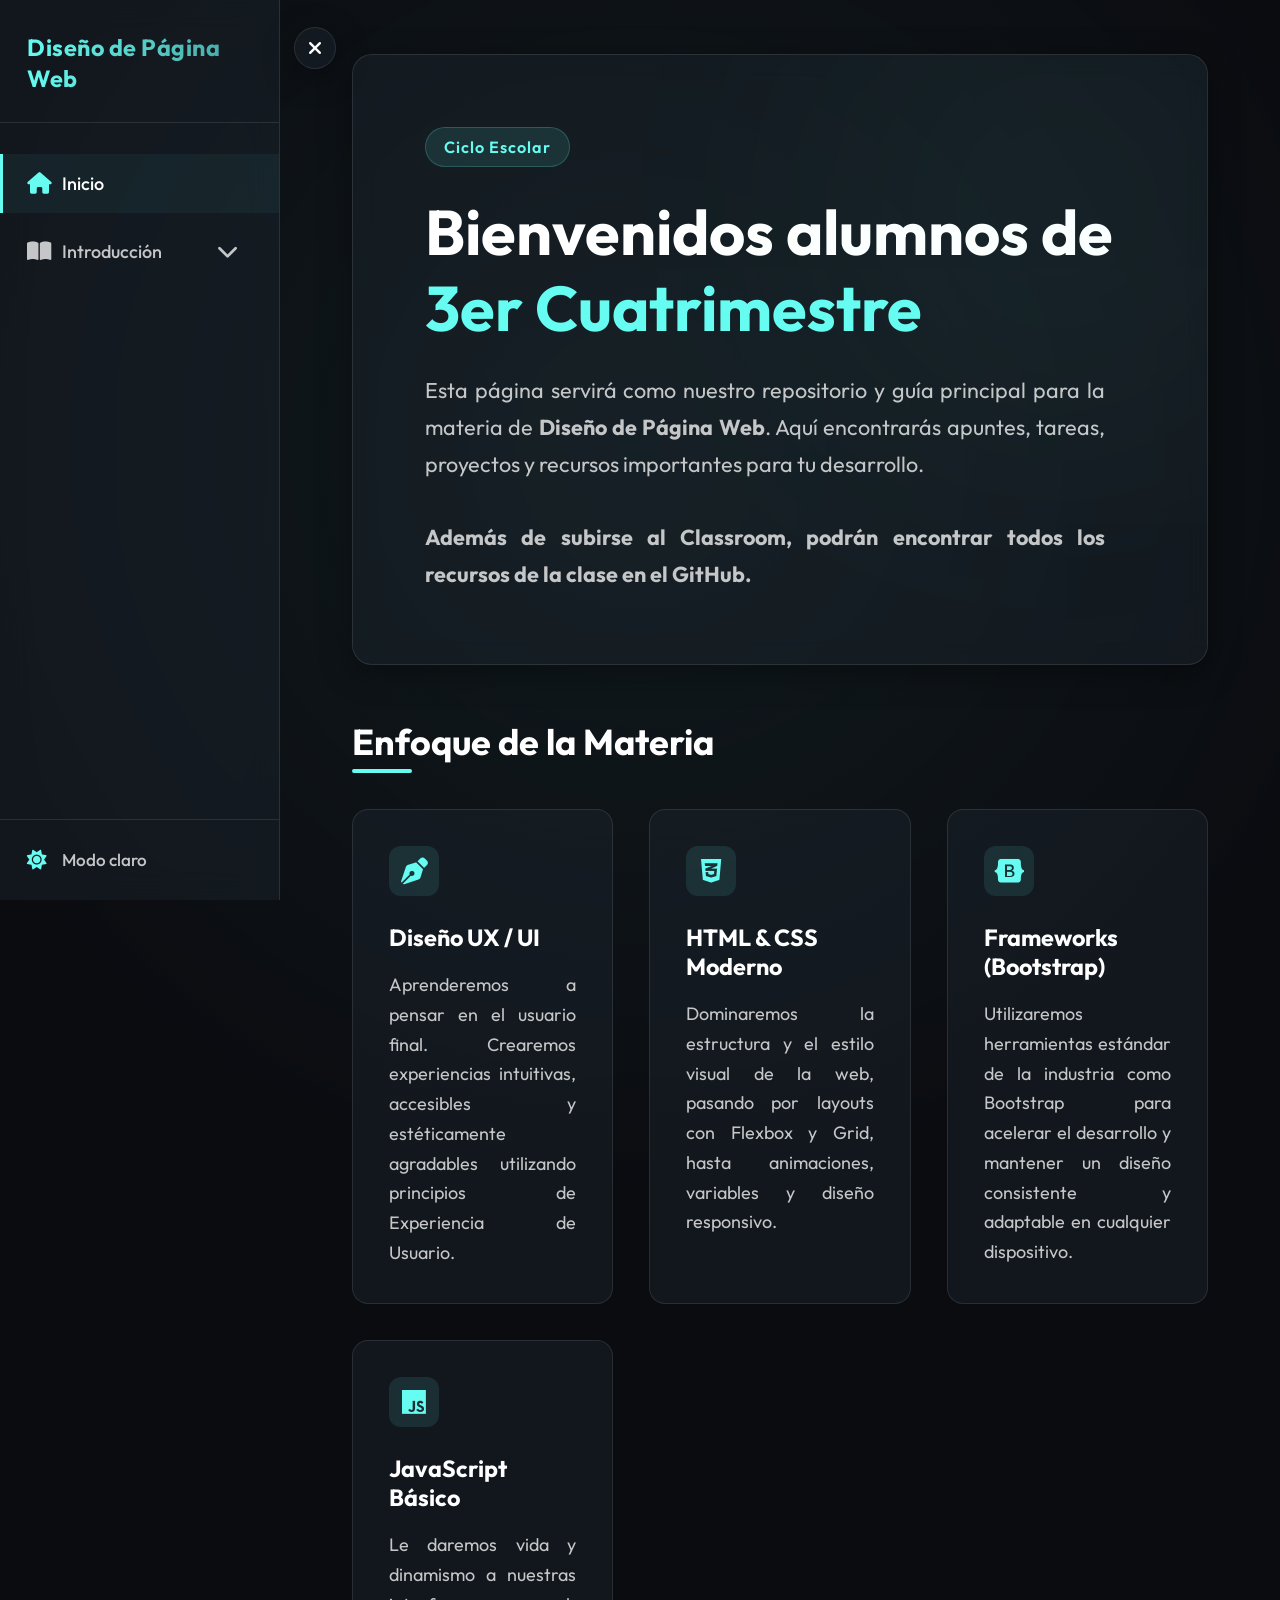
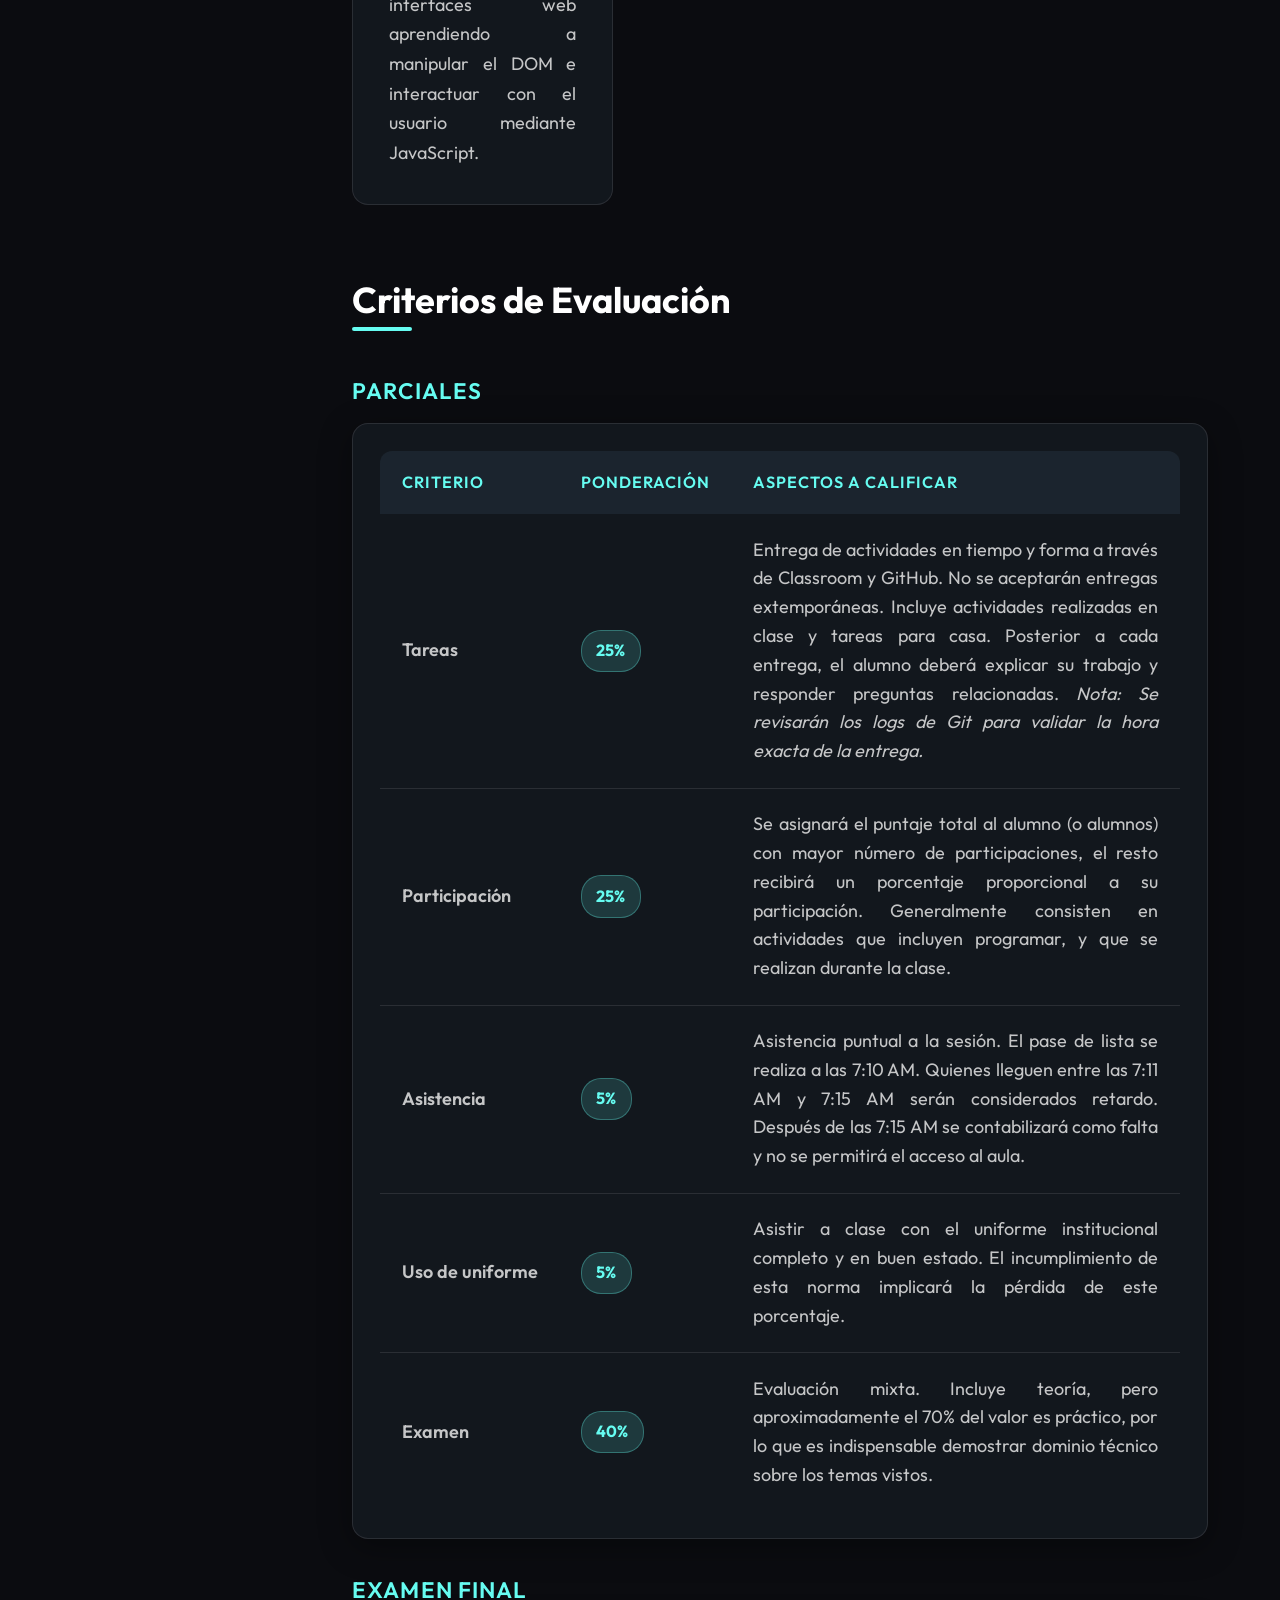
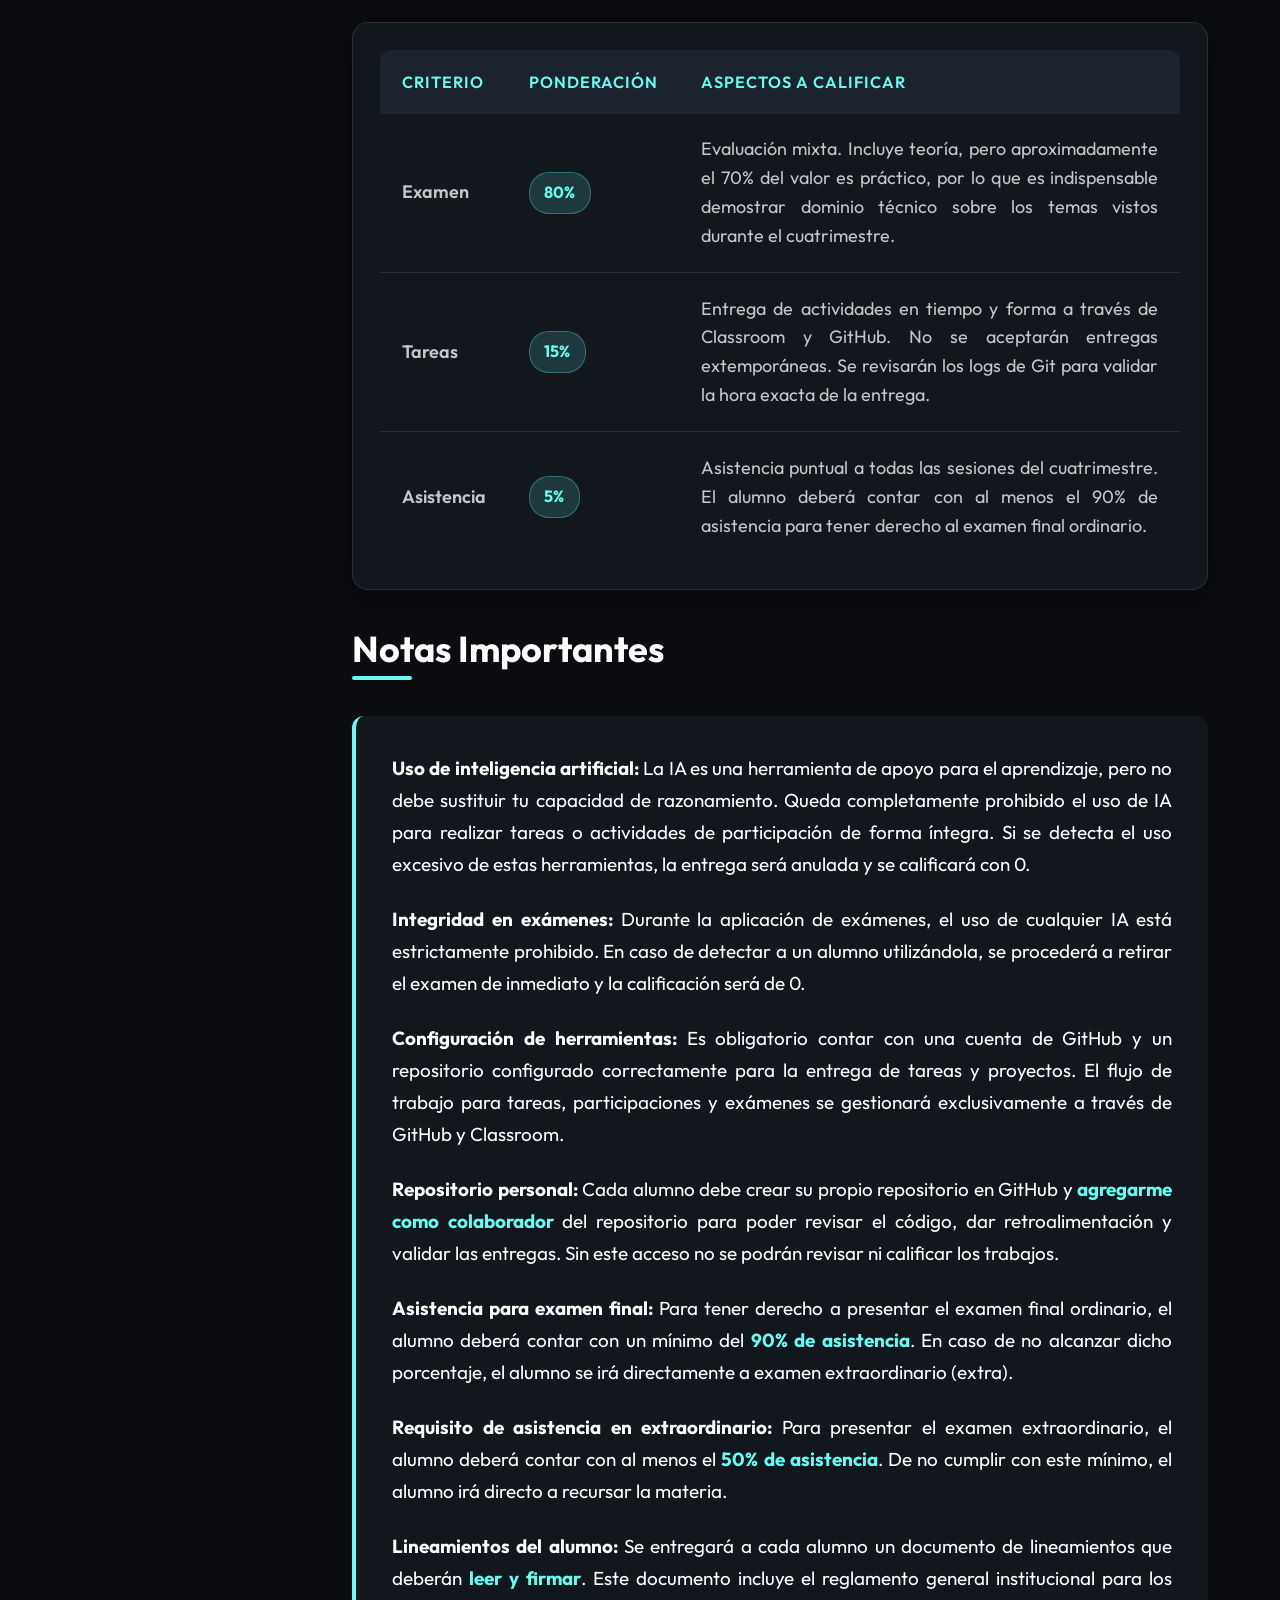
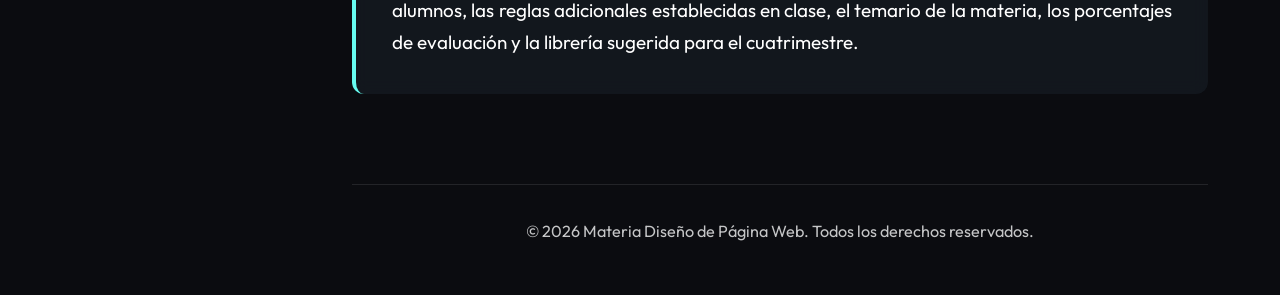
==== commit ae37c397: "Add section subtitles and evaluation criteria tables to the main content" ====
--- a/index.html
+++ b/index.html
@@ -73,6 +73,7 @@
             
             <section class="section-mt">
                 <h2 class="section-title">Criterios de Evaluación</h2>
+                <h3 class="section-subtitle">Parciales</h3>
                 <div class="table-container">
                     <table class="eval-table">
                         <thead>
@@ -111,6 +112,36 @@
                         </tbody>
                     </table>
                 </div>
+
+                <h3 class="section-subtitle" style="margin-top: 2rem;">Examen Final</h3>
+                <div class="table-container">
+                    <table class="eval-table">
+                        <thead>
+                            <tr>
+                                <th>Criterio</th>
+                                <th>Ponderación</th>
+                                <th>Aspectos a Calificar</th>
+                            </tr>
+                        </thead>
+                        <tbody>
+                            <tr>
+                                <td data-label="Criterio" class="criterion-name">Examen</td>
+                                <td data-label="Ponderación"><span class="weight-badge">80%</span></td>
+                                <td data-label="Aspectos a Calificar">Evaluación mixta. Incluye teoría, pero aproximadamente el 70% del valor es práctico, por lo que es indispensable demostrar dominio técnico sobre los temas vistos durante el cuatrimestre.</td>
+                            </tr>
+                            <tr>
+                                <td data-label="Criterio" class="criterion-name">Tareas</td>
+                                <td data-label="Ponderación"><span class="weight-badge">15%</span></td>
+                                <td data-label="Aspectos a Calificar">Entrega de actividades en tiempo y forma a través de Classroom y GitHub. No se aceptarán entregas extemporáneas. Se revisarán los logs de Git para validar la hora exacta de la entrega.</td>
+                            </tr>
+                            <tr>
+                                <td data-label="Criterio" class="criterion-name">Asistencia</td>
+                                <td data-label="Ponderación"><span class="weight-badge">5%</span></td>
+                                <td data-label="Aspectos a Calificar">Asistencia puntual a todas las sesiones del cuatrimestre. El alumno deberá contar con al menos el 90% de asistencia para tener derecho al examen final ordinario.</td>
+                            </tr>
+                        </tbody>
+                    </table>
+                </div>
             </section>
 
             
@@ -129,6 +160,15 @@
                     <p>
                         <strong>Repositorio personal:</strong> Cada alumno debe crear su propio repositorio en GitHub y <strong class="accent-text">agregarme como colaborador</strong> del repositorio para poder revisar el código, dar retroalimentación y validar las entregas. Sin este acceso no se podrán revisar ni calificar los trabajos.
                     </p>
+                    <p>
+                        <strong>Asistencia para examen final:</strong> Para tener derecho a presentar el examen final ordinario, el alumno deberá contar con un mínimo del <strong class="accent-text">90% de asistencia</strong>. En caso de no alcanzar dicho porcentaje, el alumno se irá directamente a examen extraordinario (extra).
+                    </p>
+                    <p>
+                        <strong>Requisito de asistencia en extraordinario:</strong> Para presentar el examen extraordinario, el alumno deberá contar con al menos el <strong class="accent-text">50% de asistencia</strong>. De no cumplir con este mínimo, el alumno irá directo a recursar la materia.
+                    </p>
+                    <p>
+                        <strong>Lineamientos del alumno:</strong> Se entregará a cada alumno un documento de lineamientos que deberán <strong class="accent-text">leer y firmar</strong>. Este documento incluye el reglamento general institucional para los alumnos, las reglas adicionales establecidas en clase, el temario de la materia, los porcentajes de evaluación y la librería sugerida para el cuatrimestre.
+                    </p>
                 </div>
             </section>
 
--- a/css/styles.css
+++ b/css/styles.css
@@ -395,6 +395,16 @@
     border-radius: 2px;
 }
 
+.section-subtitle {
+    font-size: 1.25rem;
+    font-weight: 600;
+    color: var(--accent-primary);
+    margin-bottom: 1rem;
+    margin-top: 0.5rem;
+    text-transform: uppercase;
+    letter-spacing: 0.05em;
+}
+
 .table-container {
     background: var(--glass-bg);
     border: 1px solid var(--glass-border);
